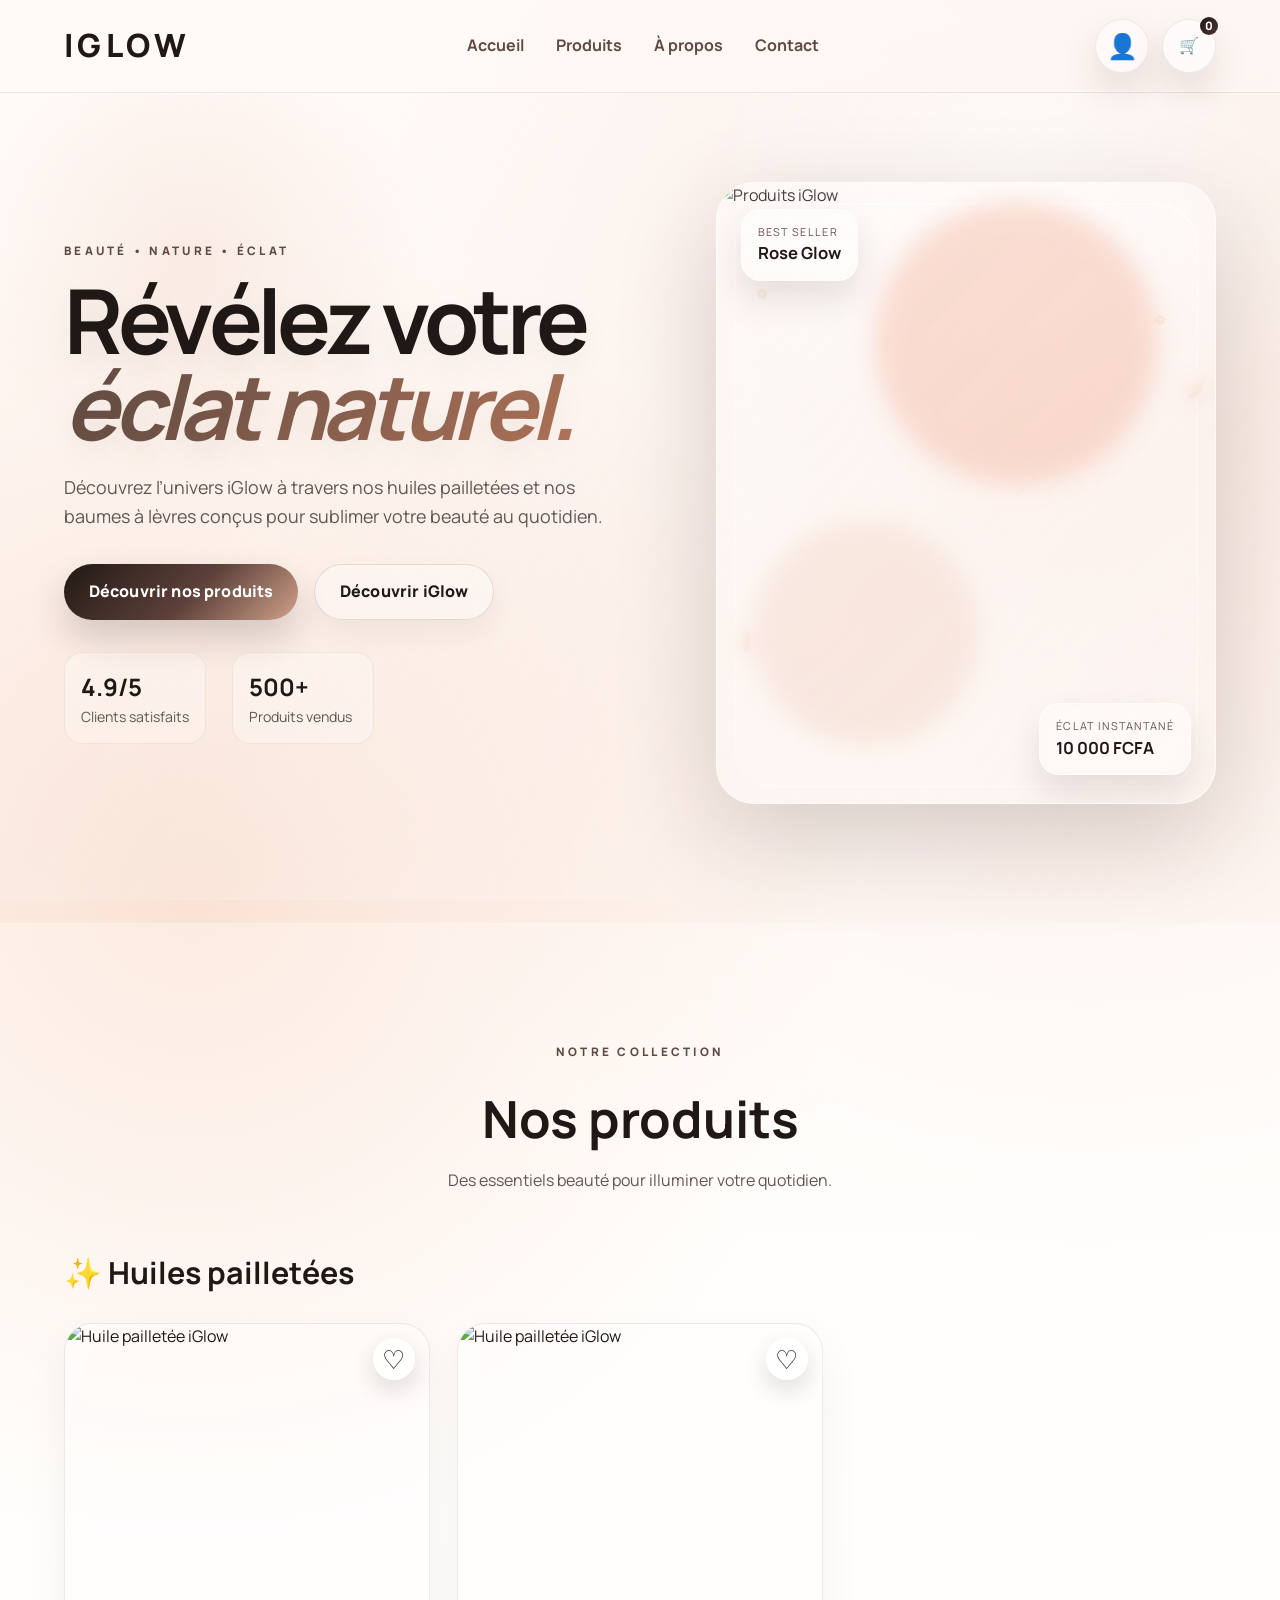
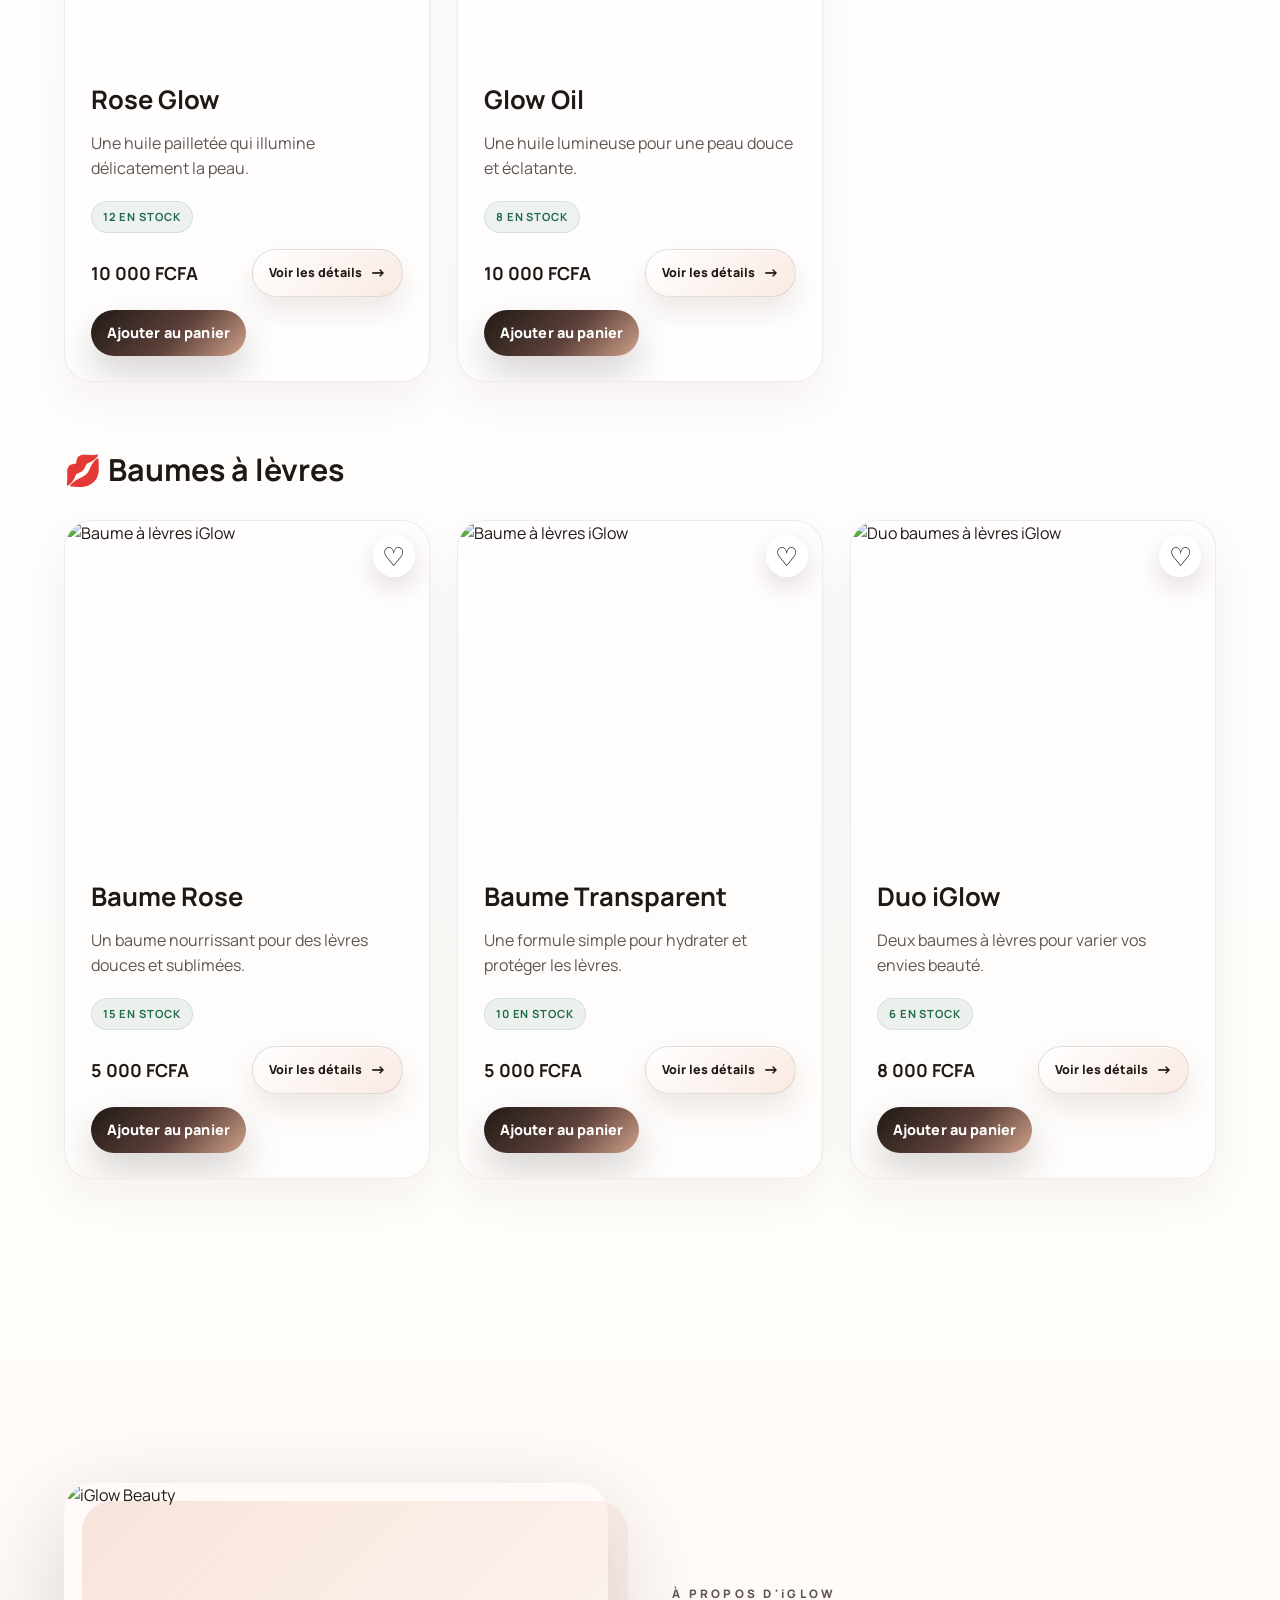
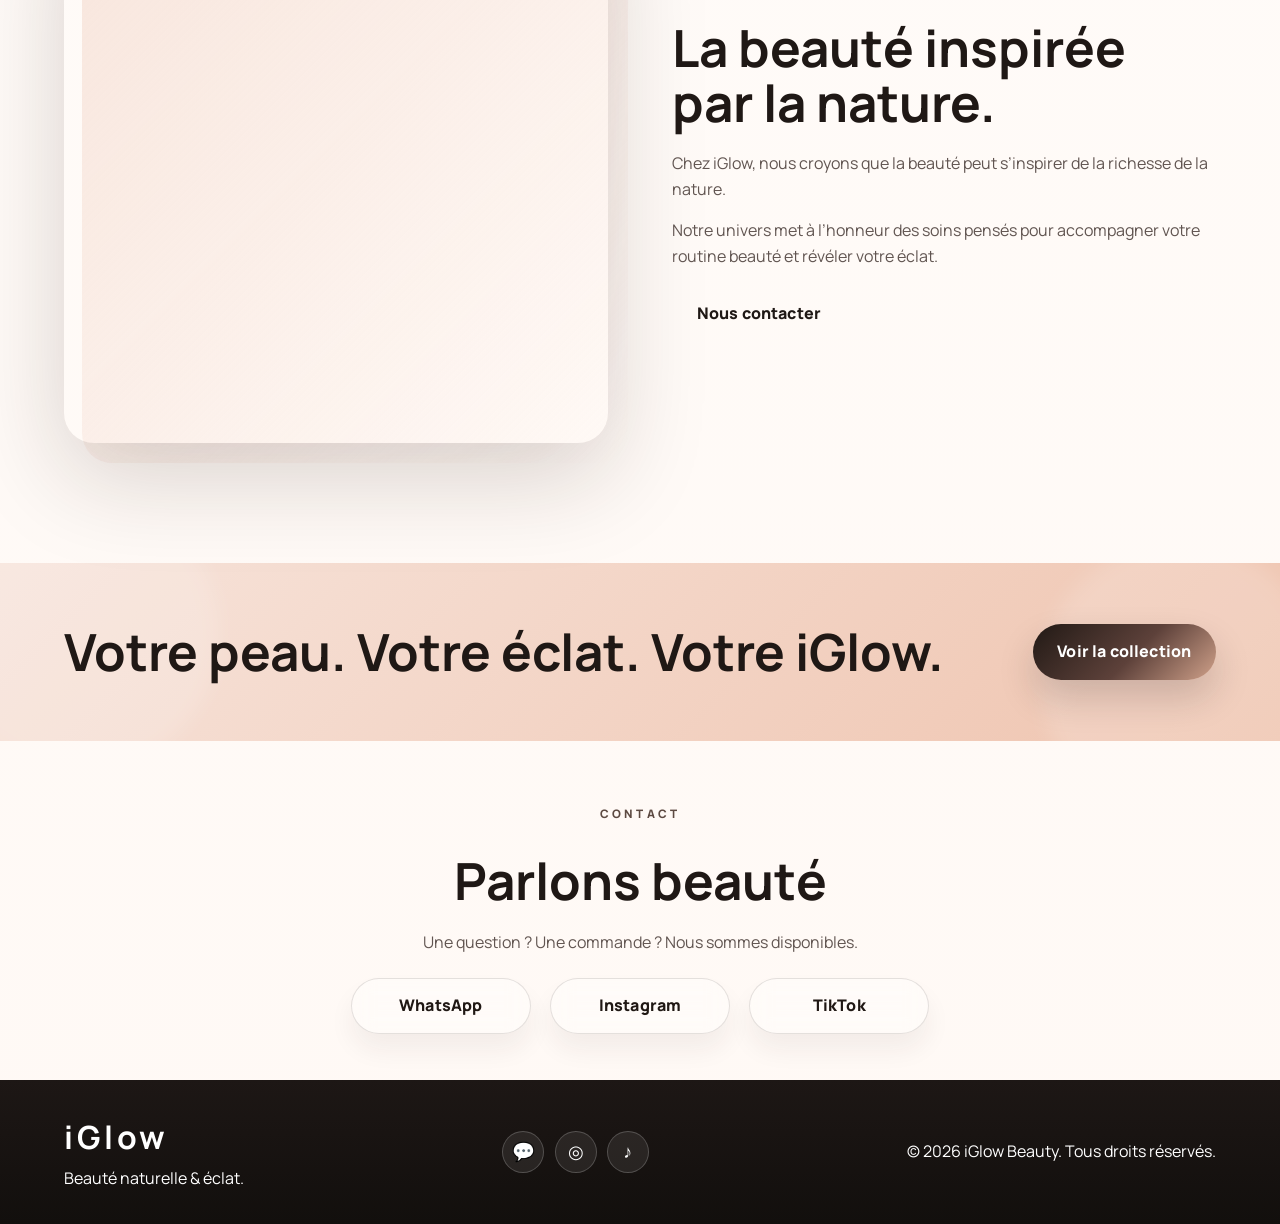
==== site/index.html @ 0910fd7d "Publish iGlow Beauty storefront" ====
<!DOCTYPE html>
<html lang="fr">
<head>
    <meta charset="UTF-8">
    <meta name="viewport" content="width=device-width, initial-scale=1.0">
    <title>iGlow Beauty | Votre éclat naturel</title>
    <meta name="description" content="Découvrez les huiles pailletées et baumes à lèvres iGlow.">
    <link rel="preconnect" href="https://fonts.googleapis.com">
    <link rel="preconnect" href="https://fonts.gstatic.com" crossorigin>
    <link href="https://fonts.googleapis.com/css2?family=Manrope:wght@400;500;600;700;800&display=swap" rel="stylesheet">
    <style>
:root{--bg:#fffaf7;--bg-strong:#f7eee9;--panel:rgba(255,255,255,.42);--panel-strong:rgba(255,255,255,.7);--primary:#201814;--primary-soft:#5d4a42;--accent:#f3d7ca;--accent-strong:#f0b08d;--text:#1f1815;--muted:#615551;--line:rgba(32,24,20,.12);--shadow-soft:0 30px 80px rgba(37,24,21,.12);--shadow-strong:0 32px 100px rgba(39,20,17,.18);--glass:rgba(255,255,255,.18);--glow:rgba(241,170,146,.45)}
*{margin:0;padding:0;box-sizing:border-box}
html{scroll-behavior:smooth}
body{font-family:"Manrope",sans-serif;color:var(--text);background:radial-gradient(circle at 15% 20%,rgba(240,176,141,.35),transparent 18%),radial-gradient(circle at 85% 10%,rgba(248,223,212,.65),transparent 20%),linear-gradient(180deg,#fffaf7 0%,#fffdfb 34%,#fff9f5 100%);line-height:1.6;overflow-x:hidden}
body.modal-open{overflow:hidden}
body::before{content:"";position:fixed;inset:0;background:linear-gradient(120deg,transparent 0%,rgba(255,255,255,.18) 45%,transparent 100%);pointer-events:none;z-index:0}
img{width:100%;display:block;object-fit:cover}
a{text-decoration:none;color:inherit}
button{font:inherit;border:none;background:none;cursor:pointer}
.container{width:min(1200px,90%);margin:0 auto;position:relative;z-index:1}
@keyframes floatY{0%,100%{transform:translateY(0)}50%{transform:translateY(-14px)}}
@keyframes drift{0%,100%{transform:translate3d(0,0,0) scale(1)}50%{transform:translate3d(15px,-18px,0) scale(1.08)}}
@keyframes pulseGlow{0%,100%{transform:scale(1);opacity:.72}50%{transform:scale(1.18);opacity:1}}
@keyframes shine{0%{transform:translateX(-120%) skewX(-20deg)}100%{transform:translateX(280%) skewX(-20deg)}}
@keyframes fadeUp{0%{opacity:0;transform:translateY(30px)}100%{opacity:1;transform:translateY(0)}}
@keyframes softBob{0%,100%{transform:translateY(0)}50%{transform:translateY(-6px)}}
@keyframes sparkleDrift{0%,100%{transform:translate3d(0,0,0) rotate(0deg)}50%{transform:translate3d(8px,-12px,0) rotate(6deg)}}
@keyframes premiumFloat{0%,100%{transform:translateY(0) scale(1);box-shadow:0 14px 28px rgba(72,36,28,.12)}50%{transform:translateY(-6px) scale(1.02);box-shadow:0 24px 42px rgba(72,36,28,.18)}}
@keyframes shimmerSweep{0%{transform:translateX(-120%) skewX(-18deg)}100%{transform:translateX(220%) skewX(-18deg)}}
@keyframes floatParticle{0%,100%{transform:translate3d(0,0,0) scale(1);opacity:.55}50%{transform:translate3d(10px,-18px,0) scale(1.14);opacity:1}}
@keyframes shimmerCore{0%,100%{opacity:.4;transform:scale(1)}50%{opacity:1;transform:scale(1.08)}}
@keyframes petalFloat{0%,100%{transform:translate3d(0,0,0) rotate(-8deg) scale(1);opacity:.5}50%{transform:translate3d(12px,-24px,0) rotate(14deg) scale(1.08);opacity:.9}}
@keyframes glowBreath{0%,100%{box-shadow:0 0 0 0 rgba(240,176,141,.08),inset 0 0 35px rgba(255,255,255,.12)}50%{box-shadow:0 0 0 14px rgba(240,176,141,.04),inset 0 0 55px rgba(255,255,255,.28)}}
.reveal{opacity:0;transform:translateY(30px);transition:opacity .9s ease,transform .9s ease}.reveal.visible{opacity:1;transform:translateY(0)}
.header{position:sticky;top:0;z-index:2000;background:rgba(255,250,247,.5);backdrop-filter:blur(18px);-webkit-backdrop-filter:blur(18px);border-bottom:1px solid rgba(32,24,20,.08)}
.nav{display:flex;align-items:center;justify-content:space-between;min-height:92px}.logo{font-size:2rem;font-weight:800;letter-spacing:.14em;text-transform:uppercase;position:relative;z-index:1;animation:softBob 4.5s ease-in-out infinite}
.nav-menu{display:flex;align-items:center;gap:2rem;font-weight:700;color:var(--primary-soft)}.nav-menu a{position:relative;transition:color .3s ease}.nav-menu a::after{content:"";position:absolute;left:0;bottom:-9px;width:100%;height:2px;background:linear-gradient(90deg,var(--primary),var(--accent-strong));transform:scaleX(0);transform-origin:center;transition:transform .3s ease}.nav-menu a:hover{color:var(--primary)}.nav-menu a:hover::after{transform:scaleX(1)}
.nav-actions{display:flex;align-items:center;gap:.8rem}.account-button{position:relative;width:54px;height:54px;display:grid;place-items:center;border-radius:50%;background:rgba(255,255,255,.5);border:1px solid rgba(32,24,20,.08);box-shadow:0 18px 36px rgba(53,39,34,.12);color:var(--primary);font-size:1.55rem;transition:transform .35s ease,box-shadow .35s ease,background .35s ease}.account-button:hover{transform:translateY(-2px) scale(1.04);background:rgba(255,255,255,.86);box-shadow:0 20px 40px rgba(53,39,34,.16)}
.cart-button,.burger{position:relative;width:54px;height:54px;display:grid;place-items:center;border-radius:50%;background:rgba(255,255,255,.5);border:1px solid rgba(32,24,20,.08);box-shadow:0 18px 36px rgba(53,39,34,.12);backdrop-filter:blur(12px);-webkit-backdrop-filter:blur(12px);transition:transform .35s ease,box-shadow .35s ease}.cart-button:hover,.burger:hover{transform:translateY(-2px) scale(1.02);box-shadow:0 20px 40px rgba(53,39,34,.16)}
.cart-count{position:absolute;right:-3px;top:-3px;min-width:18px;height:18px;padding:0 4px;display:grid;place-items:center;background:linear-gradient(135deg,var(--primary),#4b3531);color:#fff;border-radius:999px;font-size:.72rem;font-weight:800}.burger{display:none;border-radius:50%;padding:0;align-content:center;justify-items:center;gap:4px;overflow:hidden}.burger span{display:block;width:20px;height:2px;background:var(--primary);border-radius:999px;margin:0;transition:transform .3s ease,opacity .3s ease}.burger.open span:nth-child(1){transform:translateY(6px) rotate(45deg)}.burger.open span:nth-child(2){opacity:0}.burger.open span:nth-child(3){transform:translateY(-6px) rotate(-45deg)}
.hero{padding:80px 0 110px;position:relative}.hero::before{content:"";position:absolute;inset:0;background:radial-gradient(circle at 15% 20%,rgba(243,215,202,.4),transparent 18%),radial-gradient(circle at 80% 10%,rgba(255,255,255,.65),transparent 26%);pointer-events:none}.hero-content{display:grid;grid-template-columns:1.08fr .92fr;gap:64px;align-items:center}.hero-text{position:relative;z-index:1}.small-title,.section-title>p{font-size:.73rem;font-weight:800;letter-spacing:.28em;margin-bottom:1rem;color:var(--primary-soft)}.hero h1{font-size:clamp(3.1rem,7vw,6rem);line-height:.96;letter-spacing:-.06em;margin-bottom:1.5rem;text-shadow:0 12px 30px rgba(41,25,22,.06)}.hero h1 span{display:inline-block;font-style:italic;color:var(--primary-soft);background:linear-gradient(135deg,var(--primary-soft),#b1755a);-webkit-background-clip:text;background-clip:text;color:transparent}.hero-copy{max-width:580px;font-size:1.12rem;color:var(--muted)}
.hero-buttons{display:flex;gap:1rem;flex-wrap:wrap;margin-top:2.1rem}.button,.order-button,.contact-button{display:inline-flex;align-items:center;justify-content:center;min-height:56px;padding:.9rem 1.55rem;border-radius:999px;font-weight:800;letter-spacing:.01em;position:relative;overflow:hidden;transition:transform .3s ease,box-shadow .35s ease,filter .35s ease}.button::before,.order-button::before,.contact-button::before{content:"";position:absolute;inset:0;background:linear-gradient(120deg,transparent 0%,rgba(255,255,255,.45) 40%,transparent 100%);transform:translateX(-130%) skewX(-18deg);transition:transform .8s ease}.button:hover::before,.order-button:hover::before,.contact-button:hover::before{transform:translateX(130%) skewX(-18deg)}.button:hover,.order-button:hover,.contact-button:hover{transform:translateY(-3px);filter:brightness(1.03)}.primary-btn,.order-button{background:linear-gradient(135deg,#211915 0%,#5d413a 55%,#d0a18a 100%);color:#fff;box-shadow:0 18px 36px rgba(31,24,21,.18)}.button-outline,.contact-button{border:1px solid rgba(32,24,20,.12);background:rgba(255,255,255,.32);backdrop-filter:blur(10px);-webkit-backdrop-filter:blur(10px);color:var(--primary);box-shadow:0 12px 28px rgba(61,41,33,.06)}
.mini-stats{display:flex;gap:1.6rem;flex-wrap:wrap;margin-top:2rem}.mini-stats div{display:flex;flex-direction:column;min-width:142px;padding:.9rem 1rem;border-radius:18px;background:rgba(255,255,255,.28);border:1px solid rgba(32,24,20,.06);backdrop-filter:blur(10px);-webkit-backdrop-filter:blur(10px)}.mini-stats strong{font-size:1.5rem}.mini-stats span{color:var(--muted);font-size:.88rem}
.hero-visual{position:relative;min-height:640px;display:grid;place-items:center}.hero-visual::before{content:"";position:absolute;inset:30px 18px 26px 18px;border-radius:42px;border:1px solid rgba(255,255,255,.45);background:rgba(255,255,255,.08);box-shadow:inset 0 1px 0 rgba(255,255,255,.6);pointer-events:none;animation:glowBreath 6s ease-in-out infinite}.glow-orb{position:absolute;border-radius:50%;filter:blur(10px);animation:pulseGlow 5s ease-in-out infinite}.orb-one{width:280px;height:280px;background:rgba(241,170,146,.38);top:30px;right:60px}.orb-two{width:220px;height:220px;background:rgba(244,215,202,.6);bottom:70px;left:40px;animation-delay:.8s}.sparkle{position:absolute;width:12px;height:12px;border-radius:50%;background:radial-gradient(circle,#fff,#f7d8c4 30%,rgba(255,255,255,0) 72%);box-shadow:0 0 18px rgba(255,255,255,.9),0 0 32px rgba(243,215,202,.7);animation:floatParticle 6s ease-in-out infinite}.sparkle:nth-child(1){top:18%;left:8%;animation-delay:.2s}.sparkle:nth-child(2){right:10%;top:22%;animation-delay:1.4s}.sparkle:nth-child(3){bottom:18%;left:18%;animation-delay:2.2s}.sparkle:nth-child(4){bottom:12%;right:15%;animation-delay:3s}.petal{position:absolute;width:18px;height:28px;border-radius:100% 0 100% 0;background:linear-gradient(145deg,rgba(255,255,255,.75),rgba(240,176,141,.5));filter:blur(.2px);box-shadow:0 8px 18px rgba(190,111,87,.12);animation:petalFloat 7s ease-in-out infinite;pointer-events:none}.petal-one{top:31%;right:2%;animation-delay:1.2s}.petal-two{bottom:25%;left:4%;transform:rotate(-35deg) scale(.8);animation-delay:3.4s}.hero-text,.hero-visual,.category,.about-image,.about-text{animation:fadeUp .9s ease both}.hero-visual{animation-delay:.15s}.orb-one{animation:pulseGlow 5s ease-in-out infinite,sparkleDrift 7s ease-in-out infinite}.orb-two{animation:pulseGlow 5s ease-in-out infinite .8s,sparkleDrift 8s ease-in-out infinite .4s}
.product-showcase{position:relative;width:min(100%,520px);min-height:620px;border-radius:38px;overflow:hidden;background:rgba(255,255,255,.25);border:1px solid rgba(255,255,255,.5);box-shadow:var(--shadow-strong);backdrop-filter:blur(12px);-webkit-backdrop-filter:blur(12px);animation:floatY 6.5s ease-in-out infinite}.product-showcase::before{content:"";position:absolute;inset:0;background:linear-gradient(135deg,rgba(255,255,255,.18),rgba(255,255,255,0));z-index:1}.product-showcase img{height:620px;object-fit:cover}.floating-card{position:absolute;z-index:2;background:rgba(255,255,255,.22);border:1px solid rgba(255,255,255,.45);backdrop-filter:blur(14px);-webkit-backdrop-filter:blur(14px);border-radius:20px;padding:.8rem 1rem;box-shadow:0 18px 34px rgba(55,36,31,.12)}.card-top{top:26px;left:24px}.card-bottom{right:24px;bottom:28px}.floating-card span{display:block;font-size:.68rem;letter-spacing:.12em;text-transform:uppercase;color:var(--muted)}.floating-card strong{font-size:1.04rem}
.products-section{padding:120px 0;background:rgba(255,255,255,.3)}.section-title{text-align:center;margin-bottom:3.5rem}.section-title h2{font-size:clamp(2.3rem,4vw,3.7rem);margin-bottom:.5rem}.section-title span{color:var(--muted)}.category{margin-bottom:4rem}.category h3{font-size:1.9rem;margin-bottom:1.6rem}.products-grid{display:grid;grid-template-columns:repeat(3,minmax(0,1fr));gap:1.7rem}.product{position:relative;background:rgba(255,255,255,.28);border-radius:28px;overflow:hidden;border:1px solid rgba(32,24,20,.08);box-shadow:0 18px 44px rgba(42,24,18,.05);backdrop-filter:blur(12px);-webkit-backdrop-filter:blur(12px);transition:transform .35s ease,box-shadow .35s ease,border-color .35s ease;animation:premiumFloat 7s ease-in-out infinite}.product::before{content:"";position:absolute;inset:0;background:linear-gradient(120deg,transparent 0%,rgba(255,255,255,.38) 38%,transparent 100%);transform:translateX(-120%) skewX(-18deg);transition:transform .9s ease}.product:hover{transform:translateY(-10px) scale(1.01);box-shadow:0 26px 56px rgba(42,24,18,.1);border-color:rgba(32,24,20,.12)}.product:hover::before{transform:translateX(160%) skewX(-18deg)}.product-image{position:relative;height:330px;overflow:hidden}.product-image img{height:100%;transition:transform .6s ease}.product:hover .product-image img{transform:scale(1.08)}.product-info{padding:1.6rem}.product-info h4{font-size:1.6rem;margin-bottom:.6rem}.product-info p{color:var(--muted);margin-bottom:1.2rem}.favorite-button{position:absolute;top:14px;right:14px;width:42px;height:42px;display:grid;place-items:center;border-radius:50%;background:rgba(255,255,255,.78);color:var(--primary);font-size:1.65rem;line-height:1;box-shadow:0 10px 24px rgba(42,24,18,.14);backdrop-filter:blur(10px);-webkit-backdrop-filter:blur(10px);transition:transform .25s ease,background .25s ease,color .25s ease;z-index:2}.favorite-button:hover,.favorite-button.is-favorite{transform:scale(1.08);background:var(--primary);color:#fff}
.product-meta{margin-bottom:1rem;display:flex;align-items:center}.stock-badge{display:inline-flex;align-items:center;gap:.4rem;padding:.38rem .7rem;border-radius:999px;font-size:.7rem;font-weight:700;letter-spacing:.08em;text-transform:uppercase;color:#236a4d;background:rgba(35,106,77,.08);border:1px solid rgba(35,106,77,.12)}.stock-badge.out-stock{color:#8d4736;background:rgba(141,71,54,.08);border-color:rgba(141,71,54,.12)}.product-bottom{display:flex;align-items:center;justify-content:space-between;flex-wrap:wrap;gap:.8rem}.product-bottom strong{font-size:1.12rem}.order-button{min-height:42px;padding:.7rem 1rem;font-size:.9rem}.details-button{position:relative;display:inline-flex;align-items:center;gap:.5rem;min-height:42px;padding:.65rem 1rem;border:1px solid rgba(32,24,20,.12);border-radius:999px;color:var(--primary);background:linear-gradient(135deg,rgba(255,255,255,.92),rgba(249,231,223,.9));box-shadow:0 14px 28px rgba(64,38,31,.10),inset 0 1px 0 rgba(255,255,255,.8);font-size:.78rem;font-weight:800;transition:all .35s ease;overflow:hidden;animation:premiumFloat 4.2s ease-in-out infinite}.details-button::before{content:"";position:absolute;inset:-1px;border-radius:inherit;background:linear-gradient(135deg,rgba(255,255,255,.8),rgba(240,176,141,.45),rgba(255,255,255,.8));opacity:.7;transform:translateX(-120%) skewX(-18deg);animation:shimmerSweep 3s ease-in-out infinite}.details-button::after{content:"→";position:relative;font-size:1rem;transition:transform .3s ease}.details-button:hover{transform:translateY(-3px) scale(1.02);border-color:rgba(32,24,20,.2);background:linear-gradient(135deg,#201814,#4d322d,#efc1a6);color:#fff;box-shadow:0 18px 34px rgba(38,22,18,.18)}.details-button:hover::after{transform:translateX(5px)}.details-button:hover::before{animation-duration:1.4s}
.product-modal[hidden]{display:none}.product-modal{position:fixed;inset:0;z-index:3000;display:grid;place-items:center;padding:1.2rem;background:rgba(29,23,21,.46);backdrop-filter:blur(8px);-webkit-backdrop-filter:blur(8px)}.product-modal-content{position:relative;display:grid;grid-template-columns:minmax(180px,.8fr) 1fr;gap:1.8rem;width:min(680px,100%);padding:1.2rem;border-radius:28px;background:var(--bg);box-shadow:var(--shadow-strong)}.modal-product-image{height:300px;border-radius:20px}.product-modal-content>div{align-self:center;padding:1rem}.modal-product-description{margin:1rem 0 1.4rem;color:var(--muted)}.modal-product-price{font-size:1.25rem}.modal-close{position:absolute;top:.6rem;right:.8rem;z-index:1;width:36px;height:36px;border-radius:50%;background:rgba(255,255,255,.8);color:var(--primary);font-size:1.5rem}
.cart-overlay[hidden],.cart-drawer[hidden],.cart-toast[hidden]{display:none}.cart-overlay{position:fixed;inset:0;z-index:3500;background:rgba(29,23,21,.38);backdrop-filter:blur(5px);-webkit-backdrop-filter:blur(5px)}.cart-drawer{position:fixed;top:0;right:0;bottom:0;z-index:3600;display:flex;flex-direction:column;width:min(470px,100%);background:rgba(255,250,247,.96);box-shadow:-30px 0 80px rgba(39,20,17,.18);transform:translateX(0);animation:drawerIn .38s ease}.cart-drawer-header{display:flex;align-items:flex-start;justify-content:space-between;padding:1.7rem 1.5rem 1.2rem;border-bottom:1px solid var(--line)}.cart-drawer-header p{font-size:.7rem;letter-spacing:.2em;color:var(--primary-soft);font-weight:800}.cart-drawer-header h2{font-size:1.8rem;line-height:1.1}.cart-close{width:38px;height:38px;border-radius:50%;background:rgba(32,24,20,.07);font-size:1.4rem;color:var(--primary)}.cart-items{flex:1;overflow:auto;padding:1.2rem 1.5rem}.cart-empty{text-align:center;padding:4rem 1rem;color:var(--muted)}.cart-empty strong{display:block;color:var(--primary);font-size:1.1rem;margin-bottom:.4rem}.cart-item{display:grid;grid-template-columns:68px 1fr auto;gap:.8rem;align-items:center;padding:1rem 0;border-bottom:1px solid var(--line)}.cart-item-image{width:68px;height:78px;border-radius:14px;object-fit:cover}.cart-item-name{font-weight:800;font-size:.95rem}.cart-item-price{font-size:.82rem;color:var(--muted);margin-top:.2rem}.cart-item-actions{display:flex;align-items:center;gap:.45rem;margin-top:.55rem}.quantity-button{width:26px;height:26px;display:grid;place-items:center;border-radius:50%;background:rgba(32,24,20,.08);color:var(--primary);font-weight:800}.quantity-value{min-width:22px;text-align:center;font-size:.85rem;font-weight:800}.cart-item-total{font-size:.9rem;font-weight:800;text-align:right;white-space:nowrap}.remove-item{display:block;margin-top:.35rem;color:#a15b49;font-size:.72rem;text-decoration:underline}.cart-summary{padding:1.25rem 1.5rem;border-top:1px solid var(--line);background:rgba(255,255,255,.42)}.summary-row{display:flex;justify-content:space-between;gap:1rem;margin-bottom:.35rem;color:var(--muted);font-size:.9rem}.summary-row.total{margin-top:.8rem;padding-top:.8rem;border-top:1px solid var(--line);color:var(--primary);font-size:1.15rem;font-weight:800}.checkout-form{display:grid;gap:.65rem;margin-top:1rem}.checkout-form label{font-size:.73rem;font-weight:800;color:var(--primary-soft)}.checkout-form input,.checkout-form textarea{width:100%;border:1px solid var(--line);border-radius:12px;padding:.75rem .85rem;background:rgba(255,255,255,.7);color:var(--primary);outline:none}.checkout-form textarea{min-height:68px;resize:vertical}.checkout-form input:focus,.checkout-form textarea:focus{border-color:var(--accent-strong);box-shadow:0 0 0 3px rgba(240,176,141,.18)}.checkout-submit{width:100%;margin-top:.35rem}.cart-toast{position:fixed;right:1.4rem;bottom:1.4rem;z-index:4000;display:flex;align-items:center;gap:.7rem;max-width:min(360px,calc(100% - 2rem));padding:1rem 1.1rem;border-radius:16px;background:#211915;color:#fff;box-shadow:0 20px 45px rgba(39,20,17,.25);animation:toastIn .35s ease}.toast-icon{width:25px;height:25px;display:grid;place-items:center;border-radius:50%;background:#d9a083;color:#211915;font-weight:800}@keyframes drawerIn{from{transform:translateX(100%)}to{transform:translateX(0)}}@keyframes toastIn{from{opacity:0;transform:translateY(15px)}to{opacity:1;transform:translateY(0)}}
.about{padding:120px 0}.about-content{display:grid;grid-template-columns:1fr 1fr;gap:4rem;align-items:center}.about-image{position:relative}.about-image img{height:560px;border-radius:30px;box-shadow:var(--shadow-strong)}.about-image::after{content:"";position:absolute;inset:18px -20px -20px 18px;background:linear-gradient(135deg,rgba(243,215,202,.6),rgba(255,255,255,0));border-radius:30px;z-index:-1}.about-text h2{font-size:clamp(2.3rem,4vw,3.5rem);line-height:1.08;margin-bottom:1.3rem}.about-text p{color:var(--muted);margin-bottom:1rem}
.banner{padding:3rem 0;background:linear-gradient(135deg,#f7e4db 0%,#efc4af 100%);position:relative;overflow:hidden}.banner::before,.banner::after{content:"";position:absolute;width:280px;height:280px;border-radius:50%;background:rgba(255,255,255,.16);filter:blur(10px)}.banner::before{left:-60px;top:-70px}.banner::after{right:-40px;bottom:-80px}.banner-content{display:flex;justify-content:space-between;align-items:center;gap:1.5rem;flex-wrap:wrap;position:relative;z-index:1}.banner h2{font-size:clamp(2rem,4vw,3.3rem)}
.contact{padding:64px 0 46px}.contact .section-title{margin-bottom:1.4rem}.contact-buttons{display:flex;justify-content:center;gap:1.2rem;flex-wrap:wrap}.contact-button{min-width:180px;background:rgba(255,255,255,.36);border:1px solid rgba(32,24,20,.12);box-shadow:0 16px 26px rgba(52,37,32,.06);color:var(--primary)}
footer{background:linear-gradient(180deg,#1d1715 0%,#120f0d 100%);color:#fff;padding:2rem 0}.footer-content{display:flex;justify-content:space-between;align-items:center;gap:1rem;flex-wrap:wrap}.footer-content h3{font-size:2rem;letter-spacing:.12em;margin-bottom:.2rem}.footer-socials{display:flex;align-items:center;gap:.65rem}.footer-social{width:42px;height:42px;display:grid;place-items:center;border:1px solid rgba(255,255,255,.2);border-radius:50%;color:#fff;background:rgba(255,255,255,.08);font-size:1.15rem;transition:transform .25s ease,background .25s ease}.footer-social:hover{transform:translateY(-3px);background:rgba(255,255,255,.2)}
@media (max-width:820px){.nav-menu{position:absolute;top:calc(100% + 10px);left:4%;right:4%;z-index:10;display:flex;flex-direction:column;align-items:flex-start;gap:.25rem;padding:.8rem;background:rgba(255,250,247,.98);border:1px solid rgba(32,24,20,.14);border-radius:18px;box-shadow:0 18px 34px rgba(31,24,21,.18);backdrop-filter:blur(14px);-webkit-backdrop-filter:blur(14px);opacity:0;pointer-events:none;transform:translateY(-12px);transition:all .3s ease}.nav-menu a{width:100%;padding:.7rem .8rem;color:var(--primary);font-size:1rem;border-radius:12px}.nav-menu a:hover{background:rgba(243,215,202,.55)}.nav-menu a::after{display:none}.nav-menu.open{opacity:1;pointer-events:auto;transform:translateY(0)}.burger{display:grid;place-items:center}.account-button,.cart-button,.burger{width:46px;height:46px}.nav-actions{gap:.45rem}.hero{padding-top:42px;padding-bottom:34px}.hero-content,.about-content{grid-template-columns:1fr}.hero-visual{min-height:500px}.product-showcase{max-width:420px;min-height:440px}.product-showcase img{height:440px}.products-section{padding-top:58px}.products-grid{grid-template-columns:1fr}.product-modal-content{grid-template-columns:1fr;max-height:92vh;overflow-y:auto}.modal-product-image{height:220px}.product-modal-content>div{padding:.4rem}.banner{padding:2.25rem 0}.banner-content,.footer-content{flex-direction:column;text-align:center}.contact{padding:42px 0 30px}.contact .section-title h2{font-size:2rem}.contact .section-title span{font-size:.9rem}.contact-buttons{display:none}.cart-drawer{width:100%}.cart-drawer-header{padding-top:1.2rem}.cart-items{padding-left:1.1rem;padding-right:1.1rem}.cart-summary{padding-left:1.1rem;padding-right:1.1rem}}
    </style>
</head>
<body>
    <header class="header">
        <div class="container nav">
            <a href="#accueil" class="logo" aria-label="Accueil iGlow">iGlow</a>

            <nav class="nav-menu" aria-label="Menu principal">
                <a href="#accueil">Accueil</a>
                <a href="#produits">Produits</a>
                <a href="#apropos">À propos</a>
                <a href="#contact">Contact</a>
            </nav>

            <div class="nav-actions">
                <button class="account-button" type="button" aria-label="Ouvrir mon compte">👤</button>
                <button class="cart-button" type="button" aria-label="Panier">
                    <span>🛒</span>
                    <span class="cart-count">0</span>
                </button>

                <button class="burger" type="button" aria-label="Ouvrir le menu" aria-expanded="false">
                    <span></span>
                    <span></span>
                    <span></span>
                </button>
            </div>
        </div>
    </header>

    <main>
        <section id="accueil" class="hero">
            <div class="container hero-content">
                <div class="hero-text reveal">
                    <p class="small-title">BEAUTÉ • NATURE • ÉCLAT</p>
                    <h1>Révélez votre <span>éclat naturel.</span></h1>
                    <p class="hero-copy">
                        Découvrez l’univers iGlow à travers nos huiles pailletées et nos baumes à lèvres conçus pour sublimer votre beauté au quotidien.
                    </p>

                    <div class="hero-buttons">
                        <a href="#produits" class="button primary-btn">Découvrir nos produits</a>
                        <a href="#apropos" class="button button-outline">Découvrir iGlow</a>
                    </div>

                    <div class="mini-stats">
                        <div>
                            <strong>4.9/5</strong>
                            <span>Clients satisfaits</span>
                        </div>
                        <div>
                            <strong>500+</strong>
                            <span>Produits vendus</span>
                        </div>
                    </div>
                </div>

                <div class="hero-visual reveal">
                    <span class="sparkle"></span>
                    <span class="sparkle"></span>
                    <span class="sparkle"></span>
                    <span class="sparkle"></span>
                    <span class="petal petal-one"></span>
                    <span class="petal petal-two"></span>
                    <div class="glow-orb orb-one"></div>
                    <div class="glow-orb orb-two"></div>

                    <div class="product-showcase">
                        <img src="https://images.unsplash.com/photo-1522335789203-aabd1fc54bc9?auto=format&fit=crop&w=900&q=80" alt="Produits iGlow">
                        <div class="floating-card card-top">
                            <span>Best seller</span>
                            <strong>Rose Glow</strong>
                        </div>
                        <div class="floating-card card-bottom">
                            <span>Éclat instantané</span>
                            <strong>10 000 FCFA</strong>
                        </div>
                    </div>
                </div>
            </div>
        </section>

        <section id="produits" class="products-section">
            <div class="container">
                <div class="section-title reveal">
                    <p>NOTRE COLLECTION</p>
                    <h2>Nos produits</h2>
                    <span>Des essentiels beauté pour illuminer votre quotidien.</span>
                </div>

                <div class="category reveal">
                    <h3>✨ Huiles pailletées</h3>
                    <div class="products-grid">
                        <article class="product" data-stock="12">
                            <div class="product-image">
                                <img src="https://images.unsplash.com/photo-1522335789203-aabd1fc54bc9?auto=format&fit=crop&w=900&q=80" alt="Huile pailletée iGlow">
                                <button class="favorite-button" type="button" aria-label="Ajouter Rose Glow aux favoris" aria-pressed="false">♡</button>
                            </div>
                            <div class="product-info">
                                <h4>Rose Glow</h4>
                                <p>Une huile pailletée qui illumine délicatement la peau.</p>
                                <div class="product-meta">
                                    <span class="stock-badge" aria-label="Stock disponible"></span>
                                </div>
                                <div class="product-bottom">
                                    <strong>10 000 FCFA</strong>
                                    <button class="details-button" type="button">Voir les détails</button>
                                    <button class="order-button add-cart-button" type="button">Ajouter au panier</button>
                                </div>
                            </div>
                        </article>

                        <article class="product" data-stock="8">
                            <div class="product-image">
                                <img src="https://images.unsplash.com/photo-1556228578-8c89e6adf883?auto=format&fit=crop&w=900&q=80" alt="Huile pailletée iGlow">
                                <button class="favorite-button" type="button" aria-label="Ajouter Glow Oil aux favoris" aria-pressed="false">♡</button>
                            </div>
                            <div class="product-info">
                                <h4>Glow Oil</h4>
                                <p>Une huile lumineuse pour une peau douce et éclatante.</p>
                                <div class="product-meta">
                                    <span class="stock-badge" aria-label="Stock disponible"></span>
                                </div>
                                <div class="product-bottom">
                                    <strong>10 000 FCFA</strong>
                                    <button class="details-button" type="button">Voir les détails</button>
                                    <button class="order-button add-cart-button" type="button">Ajouter au panier</button>
                                </div>
                            </div>
                        </article>
                    </div>
                </div>

                <div class="category reveal">
                    <h3>💋 Baumes à lèvres</h3>
                    <div class="products-grid">
                        <article class="product" data-stock="15">
                            <div class="product-image">
                                <img src="https://images.unsplash.com/photo-1571781926291-c477ebfd024b?auto=format&fit=crop&w=900&q=80" alt="Baume à lèvres iGlow">
                                <button class="favorite-button" type="button" aria-label="Ajouter Baume Rose aux favoris" aria-pressed="false">♡</button>
                            </div>
                            <div class="product-info">
                                <h4>Baume Rose</h4>
                                <p>Un baume nourrissant pour des lèvres douces et sublimées.</p>
                                <div class="product-meta">
                                    <span class="stock-badge" aria-label="Stock disponible"></span>
                                </div>
                                <div class="product-bottom">
                                    <strong>5 000 FCFA</strong>
                                    <button class="details-button" type="button">Voir les détails</button>
                                    <button class="order-button add-cart-button" type="button">Ajouter au panier</button>
                                </div>
                            </div>
                        </article>

                        <article class="product" data-stock="10">
                            <div class="product-image">
                                <img src="https://images.unsplash.com/photo-1524504388940-b1c1722653e1?auto=format&fit=crop&w=900&q=80" alt="Baume à lèvres iGlow">
                                <button class="favorite-button" type="button" aria-label="Ajouter Baume Transparent aux favoris" aria-pressed="false">♡</button>
                            </div>
                            <div class="product-info">
                                <h4>Baume Transparent</h4>
                                <p>Une formule simple pour hydrater et protéger les lèvres.</p>
                                <div class="product-meta">
                                    <span class="stock-badge" aria-label="Stock disponible"></span>
                                </div>
                                <div class="product-bottom">
                                    <strong>5 000 FCFA</strong>
                                    <button class="details-button" type="button">Voir les détails</button>
                                    <button class="order-button add-cart-button" type="button">Ajouter au panier</button>
                                </div>
                            </div>
                        </article>

                        <article class="product" data-stock="6">
                            <div class="product-image">
                                <img src="https://images.unsplash.com/photo-1596462502278-27bfdc403348?auto=format&fit=crop&w=900&q=80" alt="Duo baumes à lèvres iGlow">
                                <button class="favorite-button" type="button" aria-label="Ajouter Duo iGlow aux favoris" aria-pressed="false">♡</button>
                            </div>
                            <div class="product-info">
                                <h4>Duo iGlow</h4>
                                <p>Deux baumes à lèvres pour varier vos envies beauté.</p>
                                <div class="product-meta">
                                    <span class="stock-badge" aria-label="Stock disponible"></span>
                                </div>
                                <div class="product-bottom">
                                    <strong>8 000 FCFA</strong>
                                    <button class="details-button" type="button">Voir les détails</button>
                                    <button class="order-button add-cart-button" type="button">Ajouter au panier</button>
                                </div>
                            </div>
                        </article>
                    </div>
                </div>
            </div>
        </section>

        <section id="apropos" class="about">
            <div class="container about-content">
                <div class="about-image reveal">
                    <img src="https://images.unsplash.com/photo-1522335789203-aabd1fc54bc9?auto=format&fit=crop&w=900&q=80" alt="iGlow Beauty">
                </div>

                <div class="about-text reveal">
                    <p class="small-title">À PROPOS D'iGLOW</p>
                    <h2>La beauté inspirée par la nature.</h2>
                    <p>
                        Chez iGlow, nous croyons que la beauté peut s’inspirer de la richesse de la nature.
                    </p>
                    <p>
                        Notre univers met à l’honneur des soins pensés pour accompagner votre routine beauté et révéler votre éclat.
                    </p>
                    <a href="#contact" class="button">Nous contacter</a>
                </div>
            </div>
        </section>

        <section class="banner reveal">
            <div class="container banner-content">
                <h2>Votre peau. Votre éclat. Votre iGlow.</h2>
                <a href="#produits" class="button primary-btn">Voir la collection</a>
            </div>
        </section>

        <section id="contact" class="contact">
            <div class="container">
                <div class="section-title reveal">
                    <p>CONTACT</p>
                    <h2>Parlons beauté</h2>
                    <span>Une question ? Une commande ? Nous sommes disponibles.</span>
                </div>

                <div class="contact-buttons reveal">
                    <a href="https://wa.me/221785914007" class="contact-button">WhatsApp</a>
                    <a href="https://www.instagram.com/" class="contact-button">Instagram</a>
                    <a href="https://www.tiktok.com/" class="contact-button">TikTok</a>
                </div>
            </div>
        </section>
    </main>

    <div class="product-modal" role="dialog" aria-modal="true" aria-labelledby="modal-product-name" hidden>
        <div class="product-modal-content">
                <button class="modal-close" type="button" aria-label="Fermer" title="Fermer la fenêtre">×</button>
            <img class="modal-product-image" src="" alt="">
            <div>
                <p class="small-title">DÉTAILS DU PRODUIT</p>
                <h2 id="modal-product-name"></h2>
                <p class="modal-product-description"></p>
                <strong class="modal-product-price"></strong>
            </div>
        </div>
    </div>

    <div class="cart-overlay" hidden></div>
    <aside class="cart-drawer" role="dialog" aria-modal="true" aria-labelledby="cart-title" hidden>
        <div class="cart-drawer-header">
            <div>
                <p>VOTRE SÉLECTION</p>
                <h2 id="cart-title">Mon panier</h2>
            </div>
            <button class="cart-close" type="button" aria-label="Fermer le panier">×</button>
        </div>
        <div class="cart-items"></div>
        <div class="cart-summary">
            <div class="summary-row"><span>Sous-total</span><strong class="cart-subtotal">0 FCFA</strong></div>
            <div class="summary-row"><span>Livraison</span><span>À confirmer</span></div>
            <div class="summary-row total"><span>Total produits</span><strong class="cart-total">0 FCFA</strong></div>
            <form class="checkout-form">
                <label for="customer-name">Nom complet</label>
                <input id="customer-name" name="name" type="text" placeholder="Votre nom" required>
                <label for="customer-phone">Téléphone</label>
                <input id="customer-phone" name="phone" type="tel" placeholder="Votre numéro WhatsApp" required>
                <label for="customer-address">Adresse de livraison</label>
                <textarea id="customer-address" name="address" placeholder="Ville, quartier, adresse" required></textarea>
                <button class="order-button checkout-submit" type="submit">Valider ma commande</button>
            </form>
        </div>
    </aside>
    <div class="cart-toast" role="status" aria-live="polite" hidden><span class="toast-icon">✓</span><span class="toast-message"></span></div>

    <footer>
        <div class="container footer-content">
            <div>
                <h3>iGlow</h3>
                <p>Beauté naturelle &amp; éclat.</p>
            </div>
            <div class="footer-socials" aria-label="Réseaux sociaux">
                <a href="https://wa.me/221785914007" class="footer-social" aria-label="WhatsApp">💬</a>
                <a href="https://www.instagram.com/" class="footer-social" aria-label="Instagram">◎</a>
                <a href="https://www.tiktok.com/" class="footer-social" aria-label="TikTok">♪</a>
            </div>
            <div>
                <p>© 2026 iGlow Beauty. Tous droits réservés.</p>
            </div>
        </div>
    </footer>

    <script>
const SUPABASE_URL='https://hjduofhhimdezhywkvlx.supabase.co';
const SUPABASE_ANON_KEY='sb_publishable_tdvCZON4HcFe_7hmy6Nb-g_m6a8WDhe';
const supabaseClient=window.supabase?window.supabase.createClient(SUPABASE_URL,SUPABASE_ANON_KEY):null;
const burger=document.querySelector('.burger'),navMenu=document.querySelector('.nav-menu'),cartButton=document.querySelector('.cart-button'),accountButton=document.querySelector('.account-button'),revealItems=document.querySelectorAll('.reveal'),products=document.querySelectorAll('.product'),showcase=document.querySelector('.product-showcase'),cartCount=document.querySelector('.cart-count'),productModal=document.querySelector('.product-modal'),modalClose=document.querySelector('.modal-close'),cartDrawer=document.querySelector('.cart-drawer'),cartOverlay=document.querySelector('.cart-overlay'),cartClose=document.querySelector('.cart-close'),cartItems=document.querySelector('.cart-items'),cartSubtotal=document.querySelector('.cart-subtotal'),cartTotal=document.querySelector('.cart-total'),checkoutForm=document.querySelector('.checkout-form'),cartToast=document.querySelector('.cart-toast'),toastMessage=document.querySelector('.toast-message'),favoriteStorageKey='iglow-favorites',cartStorageKey='iglow-cart';
function readStoreState(key){try{const value=JSON.parse(localStorage.getItem(key)||'[]');return Array.isArray(value)?value:[]}catch{return []}}
let favorites=readStoreState(favoriteStorageKey),cart=readStoreState(cartStorageKey);
function saveStoreState(){localStorage.setItem(favoriteStorageKey,JSON.stringify(favorites));localStorage.setItem(cartStorageKey,JSON.stringify(cart))}
function updateCartCount(){const totalItems=cart.reduce((total,item)=>total+item.quantity,0);if(cartCount){cartCount.textContent=totalItems;cartCount.setAttribute('aria-label',`${totalItems} article${totalItems>1?'s':''} dans le panier`);cartCount.hidden=totalItems===0}}
function parsePrice(price){return Number(String(price).replace(/[^0-9]/g,''))||0}
function formatPrice(price){return `${price.toLocaleString('fr-FR')} FCFA`}
function cartItemPrice(item){return item.priceValue||parsePrice(item.price)}
function cartItemStock(item){return item.stock||999}
function getProductData(product){return{name:product.querySelector('h4')?.textContent.trim()||'',description:product.querySelector('.product-info p')?.textContent.trim()||'',price:product.querySelector('.product-bottom strong')?.textContent.trim()||'',priceValue:parsePrice(product.querySelector('.product-bottom strong')?.textContent||''),image:product.querySelector('.product-image img')?.src||'',stock:Number(product.dataset.stock||0)}}
function showProductDetails(product){const data=getProductData(product);if(!productModal)return;productModal.querySelector('.modal-product-image').src=data.image;productModal.querySelector('.modal-product-image').alt=data.name;productModal.querySelector('#modal-product-name').textContent=data.name;productModal.querySelector('.modal-product-description').textContent=data.description;productModal.querySelector('.modal-product-price').textContent=data.price;productModal.hidden=false;document.body.classList.add('modal-open')}
function closeProductDetails(){if(productModal){productModal.hidden=true;document.body.classList.remove('modal-open')}}
function showToast(message){if(!cartToast)return;toastMessage.textContent=message;cartToast.hidden=false;clearTimeout(showToast.timer);showToast.timer=setTimeout(()=>{cartToast.hidden=true},2800)}
function renderCart(){if(!cartItems)return;const total=cart.reduce((sum,item)=>sum+(cartItemPrice(item)*item.quantity),0);cartItems.innerHTML=cart.length?cart.map((item,index)=>`<div class="cart-item"><img class="cart-item-image" src="${item.image||''}" alt="${item.name}"><div><div class="cart-item-name">${item.name}</div><div class="cart-item-price">${formatPrice(cartItemPrice(item))} l'unité</div><div class="cart-item-actions"><button class="quantity-button" type="button" data-cart-action="decrease" data-cart-index="${index}" aria-label="Diminuer la quantité">−</button><span class="quantity-value">${item.quantity}</span><button class="quantity-button" type="button" data-cart-action="increase" data-cart-index="${index}" aria-label="Augmenter la quantité">+</button></div><button class="remove-item" type="button" data-cart-action="remove" data-cart-index="${index}">Supprimer</button></div><div class="cart-item-total">${formatPrice(cartItemPrice(item)*item.quantity)}</div></div>`).join(''):'<div class="cart-empty"><strong>Votre panier est vide</strong><span>Ajoutez vos essentiels iGlow pour commencer.</span></div>';if(cartSubtotal)cartSubtotal.textContent=formatPrice(total);if(cartTotal)cartTotal.textContent=formatPrice(total)}
function openCart(){renderCart();if(cartDrawer){cartDrawer.hidden=false;cartOverlay.hidden=false;document.body.classList.add('modal-open')}}
function closeCart(){if(cartDrawer){cartDrawer.hidden=true;cartOverlay.hidden=true;document.body.classList.remove('modal-open')}}
function addToCart(product){const data=getProductData(product);if(data.stock<1){showToast(`${data.name} est momentanément en rupture de stock.`);return}const existingItem=cart.find((item)=>item.name===data.name);if(existingItem){if(existingItem.quantity<data.stock)existingItem.quantity+=1;else{showToast(`Stock maximum atteint pour ${data.name}.`);return}}else cart.push({name:data.name,price:data.price,priceValue:data.priceValue,image:data.image,quantity:1,stock:data.stock});saveStoreState();updateCartCount();renderCart();showToast(`${data.name} est maintenant dans votre panier.`)}
async function syncProductsFromDatabase(){if(!supabaseClient)return;const{data,error}=await supabaseClient.from('products').select('name, description, price_xof, stock').eq('is_active',true);if(error){console.warn('Impossible de charger les produits Supabase.',error.message);return}const productsByName=new Map(data.map((product)=>[product.name,product]));products.forEach((product)=>{const name=product.querySelector('h4')?.textContent.trim(),databaseProduct=productsByName.get(name),badge=product.querySelector('.stock-badge'),price=product.querySelector('.product-bottom strong'),description=product.querySelector('.product-info p');if(!databaseProduct)return;product.dataset.stock=databaseProduct.stock;if(price)price.textContent=`${databaseProduct.price_xof.toLocaleString('fr-FR')} FCFA`;if(description)description.textContent=databaseProduct.description;if(badge){badge.textContent=databaseProduct.stock>0?`${databaseProduct.stock} en stock`:'Rupture de stock';badge.classList.toggle('out-stock',databaseProduct.stock<=0)}})}
syncProductsFromDatabase();updateCartCount();
if(burger&&navMenu){burger.addEventListener('click',()=>{const isOpen=navMenu.classList.toggle('open');burger.classList.toggle('open',isOpen);burger.setAttribute('aria-expanded',String(isOpen))});navMenu.querySelectorAll('a').forEach(link=>link.addEventListener('click',()=>{navMenu.classList.remove('open');burger.classList.remove('open');burger.setAttribute('aria-expanded','false')}))}
if(cartButton)cartButton.addEventListener('click',openCart);
cartClose?.addEventListener('click',closeCart);cartOverlay?.addEventListener('click',closeCart);
cartItems?.addEventListener('click',(event)=>{const actionButton=event.target.closest('[data-cart-action]');if(!actionButton)return;const index=Number(actionButton.dataset.cartIndex),action=actionButton.dataset.cartAction,item=cart[index];if(!item)return;if(action==='increase'&&item.quantity<cartItemStock(item))item.quantity+=1;if(action==='decrease')item.quantity-=1;if(action==='remove'||item.quantity<1)cart.splice(index,1);saveStoreState();updateCartCount();renderCart()});
checkoutForm?.addEventListener('submit',(event)=>{event.preventDefault();if(!cart.length){showToast('Ajoutez au moins un produit avant de commander.');return}const formData=new FormData(checkoutForm),name=String(formData.get('name')||''),phone=String(formData.get('phone')||''),address=String(formData.get('address')||''),summary=cart.map((item)=>`- ${item.name} x${item.quantity}: ${formatPrice(cartItemPrice(item)*item.quantity)}`).join('\n'),total=cart.reduce((sum,item)=>sum+(cartItemPrice(item)*item.quantity),0),message=`Bonjour iGlow, je souhaite commander :\n\n${summary}\n\nTotal produits : ${formatPrice(total)}\n\nNom : ${name}\nTéléphone : ${phone}\nAdresse : ${address}`;window.open(`https://wa.me/221785914007?text=${encodeURIComponent(message)}`,'_blank');});
if(accountButton)accountButton.addEventListener('click',()=>{alert('La connexion à votre compte sera bientôt disponible.')});
if('IntersectionObserver'in window){const observer=new IntersectionObserver((entries)=>{entries.forEach((entry)=>{if(entry.isIntersecting){entry.target.classList.add('visible');observer.unobserve(entry.target)}})},{threshold:.18});revealItems.forEach((item)=>observer.observe(item))}else revealItems.forEach((item)=>item.classList.add('visible'));
if(showcase){showcase.addEventListener('pointermove',(event)=>{const rect=showcase.getBoundingClientRect(),x=((event.clientX-rect.left)/rect.width)*100,y=((event.clientY-rect.top)/rect.height)*100;showcase.style.transform=`rotateX(${(50-y)/20}deg) rotateY(${(x-50)/18}deg)`});showcase.addEventListener('pointerleave',()=>{showcase.style.transform='rotateX(0deg) rotateY(0deg)'})}
products.forEach((product)=>{const stock=Number(product.dataset.stock||0),badge=product.querySelector('.stock-badge');if(badge){if(stock>0){badge.textContent=`${stock} en stock`;badge.classList.remove('out-stock')}else{badge.textContent='Rupture de stock';badge.classList.add('out-stock')}}const productName=product.querySelector('h4')?.textContent.trim(),favoriteButton=product.querySelector('.favorite-button'),detailsButton=product.querySelector('.details-button'),addCartButton=product.querySelector('.add-cart-button');if(favoriteButton&&productName){const isFavorite=favorites.includes(productName);favoriteButton.classList.toggle('is-favorite',isFavorite);favoriteButton.textContent=isFavorite?'♥':'♡';favoriteButton.setAttribute('aria-pressed',String(isFavorite));favoriteButton.addEventListener('click',(event)=>{event.stopPropagation();const favoriteIndex=favorites.indexOf(productName);if(favoriteIndex>=0)favorites.splice(favoriteIndex,1);else favorites.push(productName);const nowFavorite=favorites.includes(productName);favoriteButton.classList.toggle('is-favorite',nowFavorite);favoriteButton.textContent=nowFavorite?'♥':'♡';favoriteButton.setAttribute('aria-pressed',String(nowFavorite));saveStoreState()})}detailsButton?.addEventListener('click',()=>showProductDetails(product));addCartButton?.addEventListener('click',()=>addToCart(product));product.addEventListener('pointermove',(event)=>{const rect=product.getBoundingClientRect(),x=((event.clientX-rect.left)/rect.width)*100,y=((event.clientY-rect.top)/rect.height)*100;product.style.transform=`perspective(1000px) rotateX(${(50-y)/22}deg) rotateY(${(x-50)/22}deg) translateY(-6px)`});product.addEventListener('pointerleave',()=>{product.style.transform='perspective(1000px) rotateX(0deg) rotateY(0deg) translateY(0)'})});
modalClose?.addEventListener('click',closeProductDetails);productModal?.addEventListener('click',(event)=>{if(event.target===productModal)closeProductDetails()});document.addEventListener('keydown',(event)=>{if(event.key==='Escape')closeProductDetails()});
renderCart();
const heroVisual=document.querySelector('.hero-visual');
if(heroVisual){heroVisual.addEventListener('pointermove',(event)=>{const rect=heroVisual.getBoundingClientRect();const x=((event.clientX-rect.left)/rect.width-0.5)*12;const y=((event.clientY-rect.top)/rect.height-0.5)*12;heroVisual.style.setProperty('--x-shift',`${x}px`);heroVisual.style.setProperty('--y-shift',`${y}px`);heroVisual.querySelectorAll('.sparkle').forEach((sparkle,index)=>{const factor=(index+1)*0.6;sparkle.style.transform=`translate(${x*factor}px, ${y*factor}px)`;});});heroVisual.addEventListener('pointerleave',()=>{heroVisual.querySelectorAll('.sparkle').forEach((sparkle)=>{sparkle.style.transform='translate(0,0)';});});}
    </script>
</body>
</html>
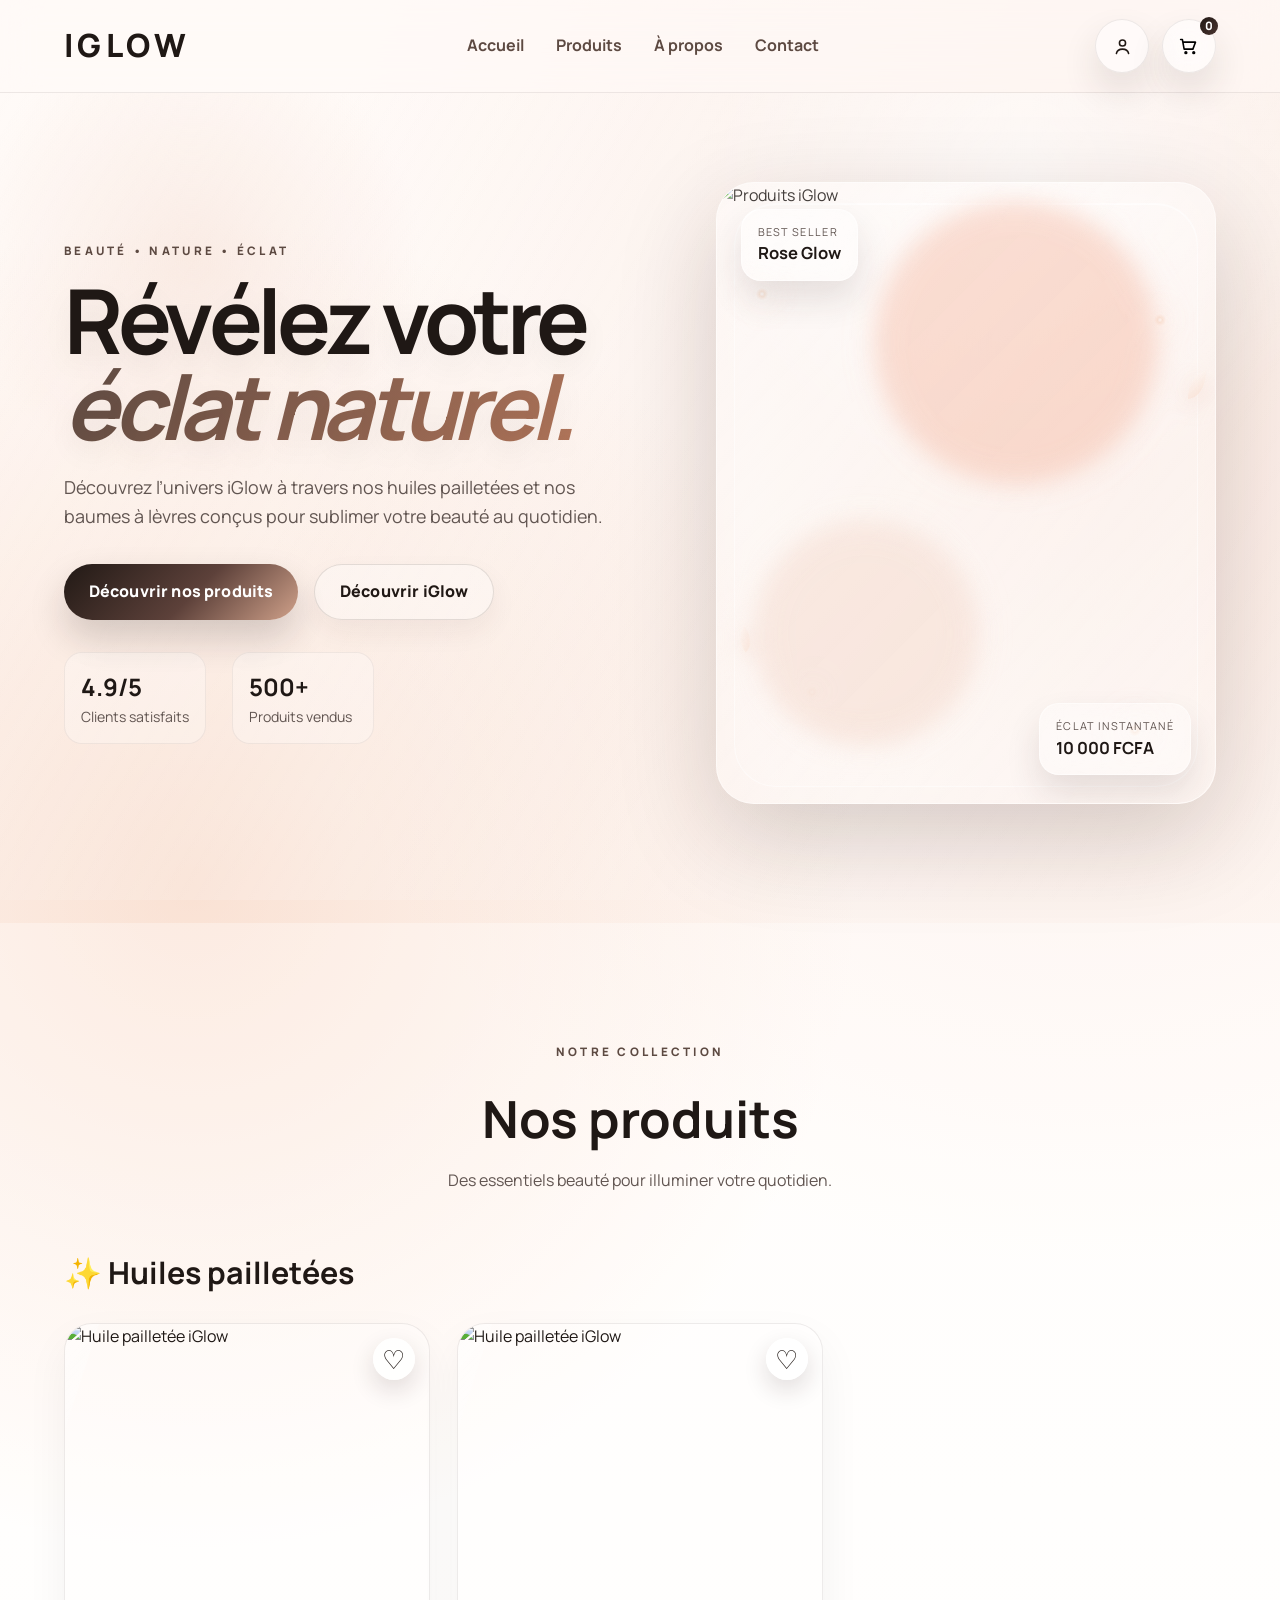
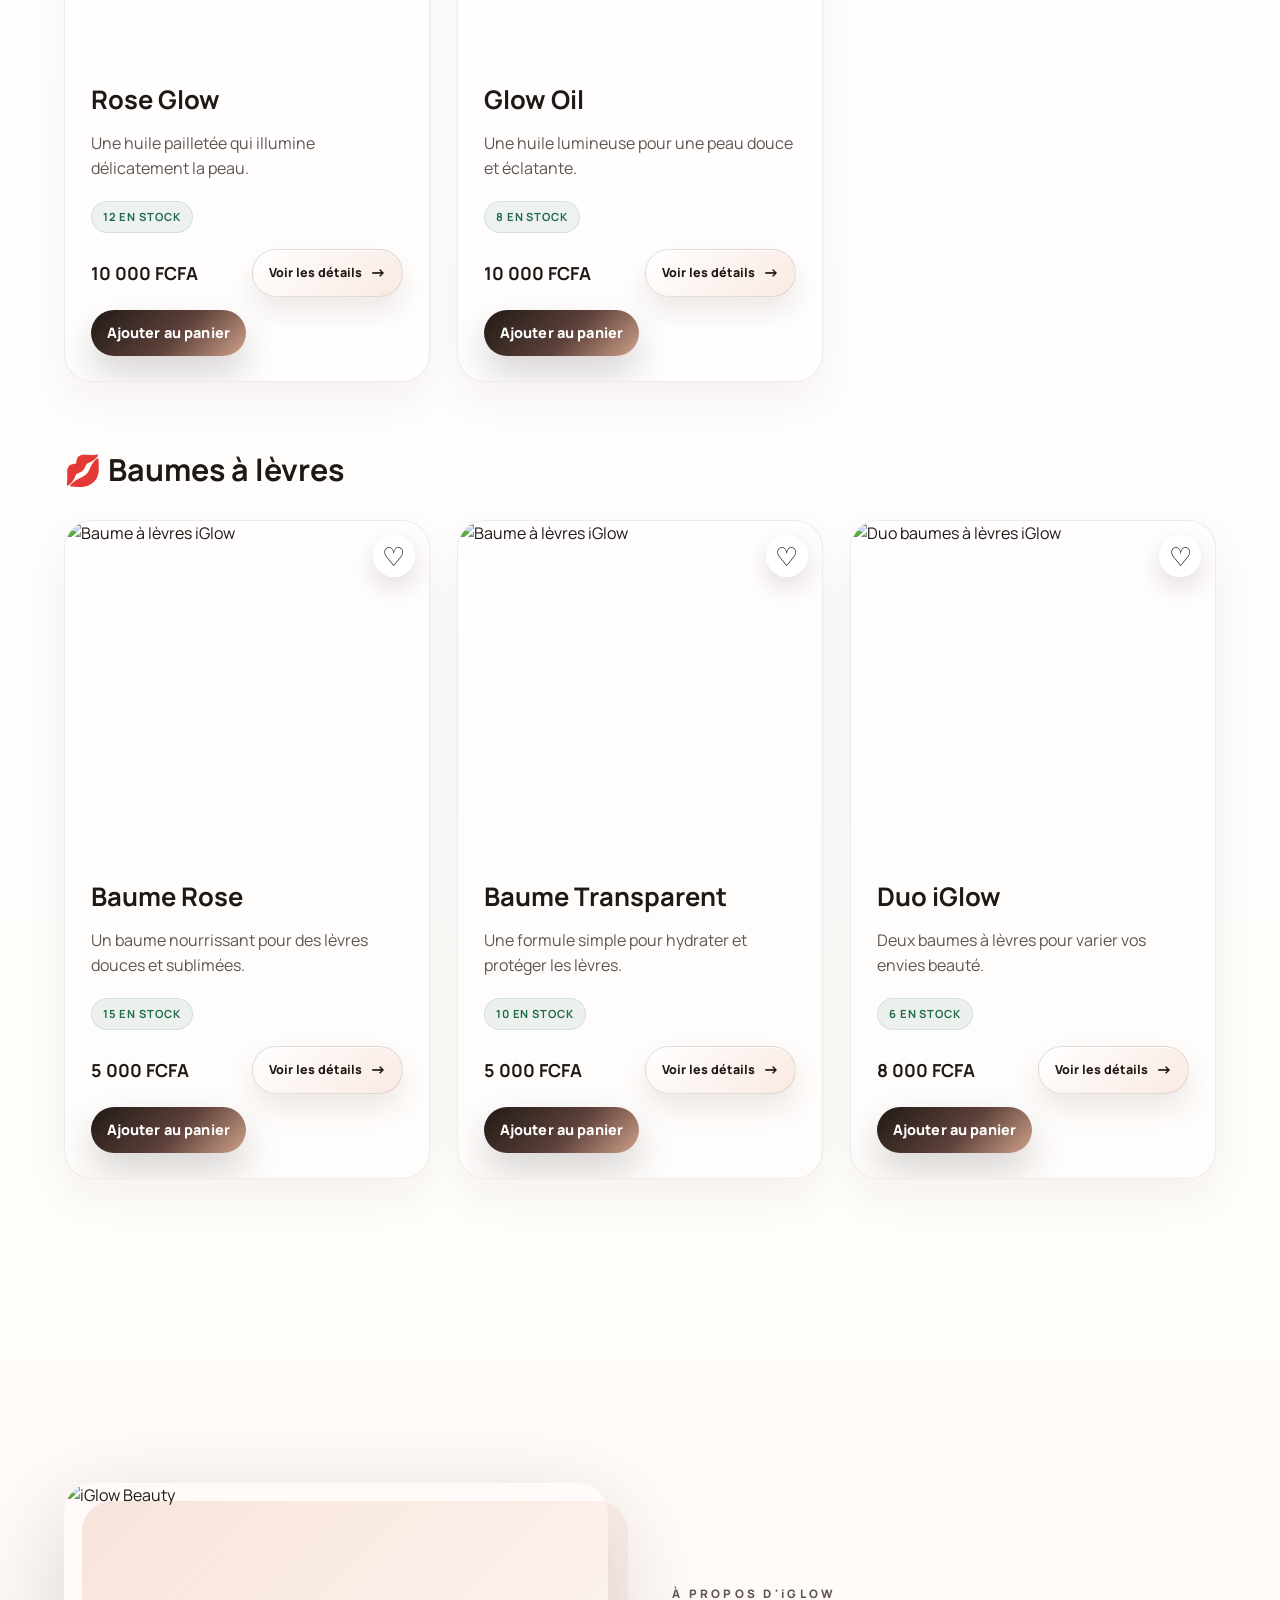
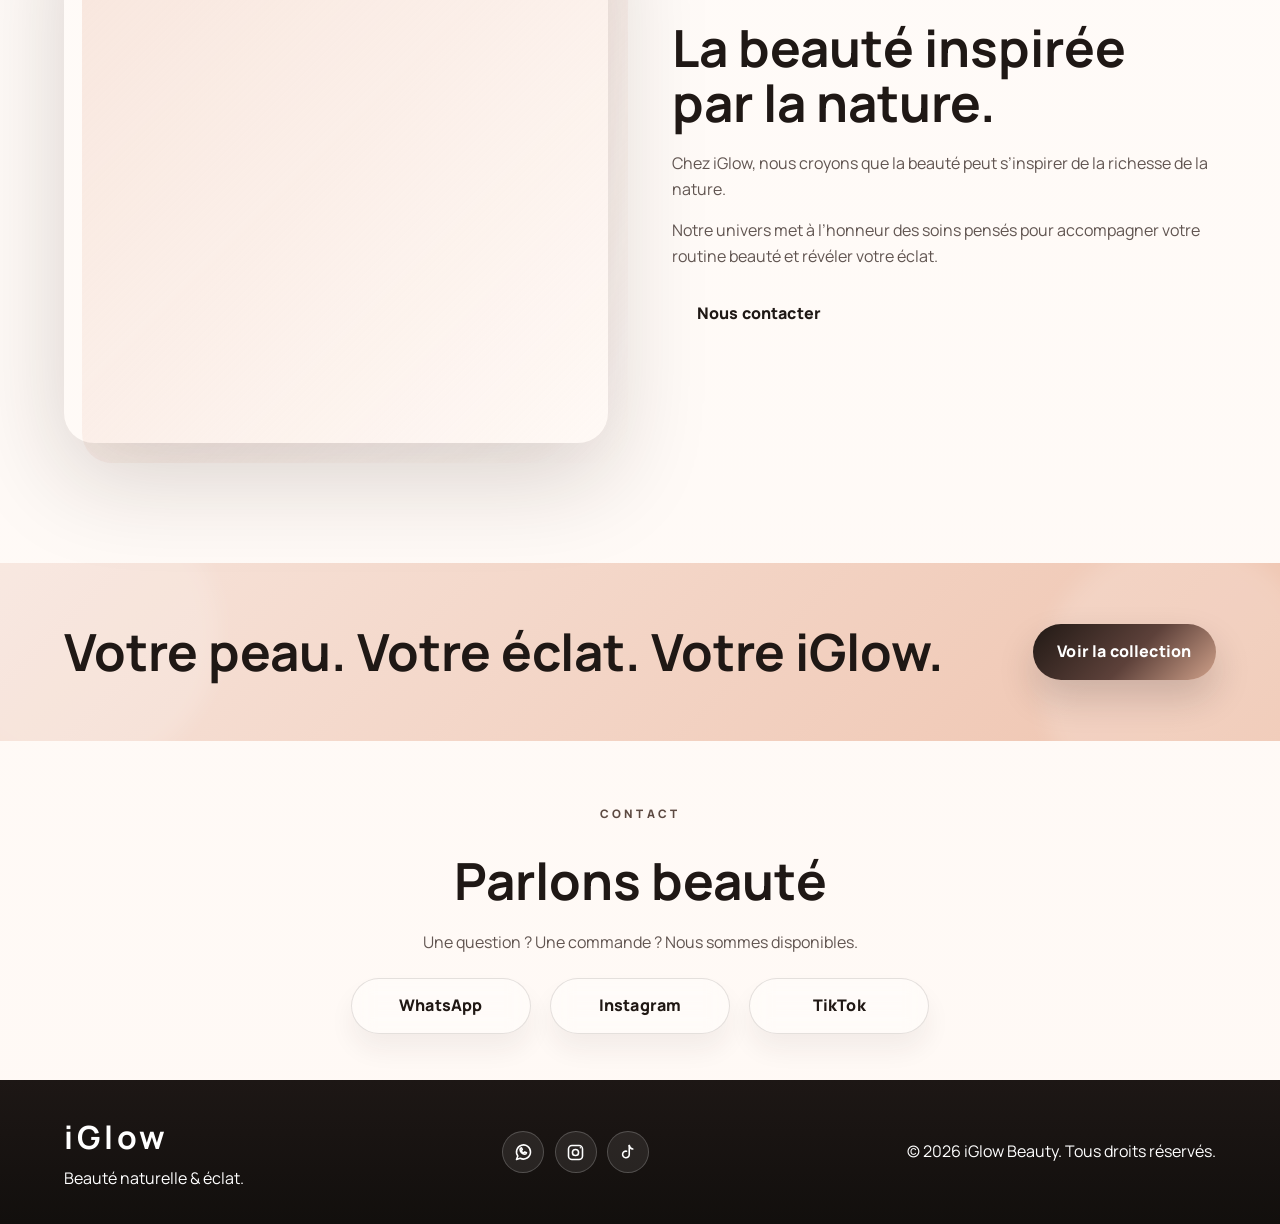
==== commit 330cc2cf: "Corriger les icones et espacements mobiles" ====
--- a/site/index.html
+++ b/site/index.html
@@ -9,6 +9,8 @@
     <link rel="preconnect" href="https://fonts.gstatic.com" crossorigin>
     <link href="https://fonts.googleapis.com/css2?family=Manrope:wght@400;500;600;700;800&display=swap" rel="stylesheet">
     <style>
+.icon{width:21px;height:21px;display:block;fill:none;stroke:currentColor;stroke-width:1.8;stroke-linecap:round;stroke-linejoin:round}
+@media (max-width:820px){.product-bottom{display:grid;grid-template-columns:1fr 1fr;align-items:stretch;gap:.7rem}.product-bottom strong{grid-column:1 / -1}.details-button,.order-button{width:100%;min-height:46px}}
 :root{--bg:#fffaf7;--bg-strong:#f7eee9;--panel:rgba(255,255,255,.42);--panel-strong:rgba(255,255,255,.7);--primary:#201814;--primary-soft:#5d4a42;--accent:#f3d7ca;--accent-strong:#f0b08d;--text:#1f1815;--muted:#615551;--line:rgba(32,24,20,.12);--shadow-soft:0 30px 80px rgba(37,24,21,.12);--shadow-strong:0 32px 100px rgba(39,20,17,.18);--glass:rgba(255,255,255,.18);--glow:rgba(241,170,146,.45)}
 *{margin:0;padding:0;box-sizing:border-box}
 html{scroll-behavior:smooth}
@@ -68,9 +70,9 @@
             </nav>
 
             <div class="nav-actions">
-                <button class="account-button" type="button" aria-label="Ouvrir mon compte">👤</button>
+                <button class="account-button" type="button" aria-label="Ouvrir mon compte"><svg class="icon" viewBox="0 0 24 24" aria-hidden="true"><circle cx="12" cy="8" r="3.5"></circle><path d="M5 20c.8-3.2 3.2-5 7-5s6.2 1.8 7 5"></path></svg></button>
                 <button class="cart-button" type="button" aria-label="Panier">
-                    <span>🛒</span>
+                    <svg class="icon" viewBox="0 0 24 24" aria-hidden="true"><path d="M3 4h2l2 11h10l3-8H6"></path><circle cx="9" cy="19" r="1"></circle><circle cx="18" cy="19" r="1"></circle></svg>
                     <span class="cart-count">0</span>
                 </button>
 
@@ -341,9 +343,9 @@
                 <p>Beauté naturelle &amp; éclat.</p>
             </div>
             <div class="footer-socials" aria-label="Réseaux sociaux">
-                <a href="https://wa.me/221785914007" class="footer-social" aria-label="WhatsApp">💬</a>
-                <a href="https://www.instagram.com/" class="footer-social" aria-label="Instagram">◎</a>
-                <a href="https://www.tiktok.com/" class="footer-social" aria-label="TikTok">♪</a>
+                <a href="https://wa.me/221785914007" class="footer-social" aria-label="WhatsApp"><svg class="icon" viewBox="0 0 24 24" aria-hidden="true"><path d="M20 11.5a8 8 0 0 1-11.8 7L4 20l1.5-4A8 8 0 1 1 20 11.5Z"></path><path d="M9 9.5c.4 1.2 1.3 2.2 2.5 2.8.5.2 1 0 1.4-.4l.5-.6 2 1c-.2 1.1-1 1.7-2 1.7-2.8-.2-5.2-2.6-5.4-5.4 0-1 .6-1.8 1.7-2l1 2-.6.5c-.4.4-.6.9-.4 1.4Z"></path></svg></a>
+                <a href="https://www.instagram.com/" class="footer-social" aria-label="Instagram"><svg class="icon" viewBox="0 0 24 24" aria-hidden="true"><rect x="4" y="4" width="16" height="16" rx="4"></rect><circle cx="12" cy="12" r="3.5"></circle><circle cx="17.5" cy="6.5" r=".8" fill="currentColor" stroke="none"></circle></svg></a>
+                <a href="https://www.tiktok.com/" class="footer-social" aria-label="TikTok"><svg class="icon" viewBox="0 0 24 24" aria-hidden="true"><path d="M14 4v10.2a3.8 3.8 0 1 1-3-3.7"></path><path d="M14 4c.4 2.1 1.7 3.6 4 4"></path></svg></a>
             </div>
             <div>
                 <p>© 2026 iGlow Beauty. Tous droits réservés.</p>
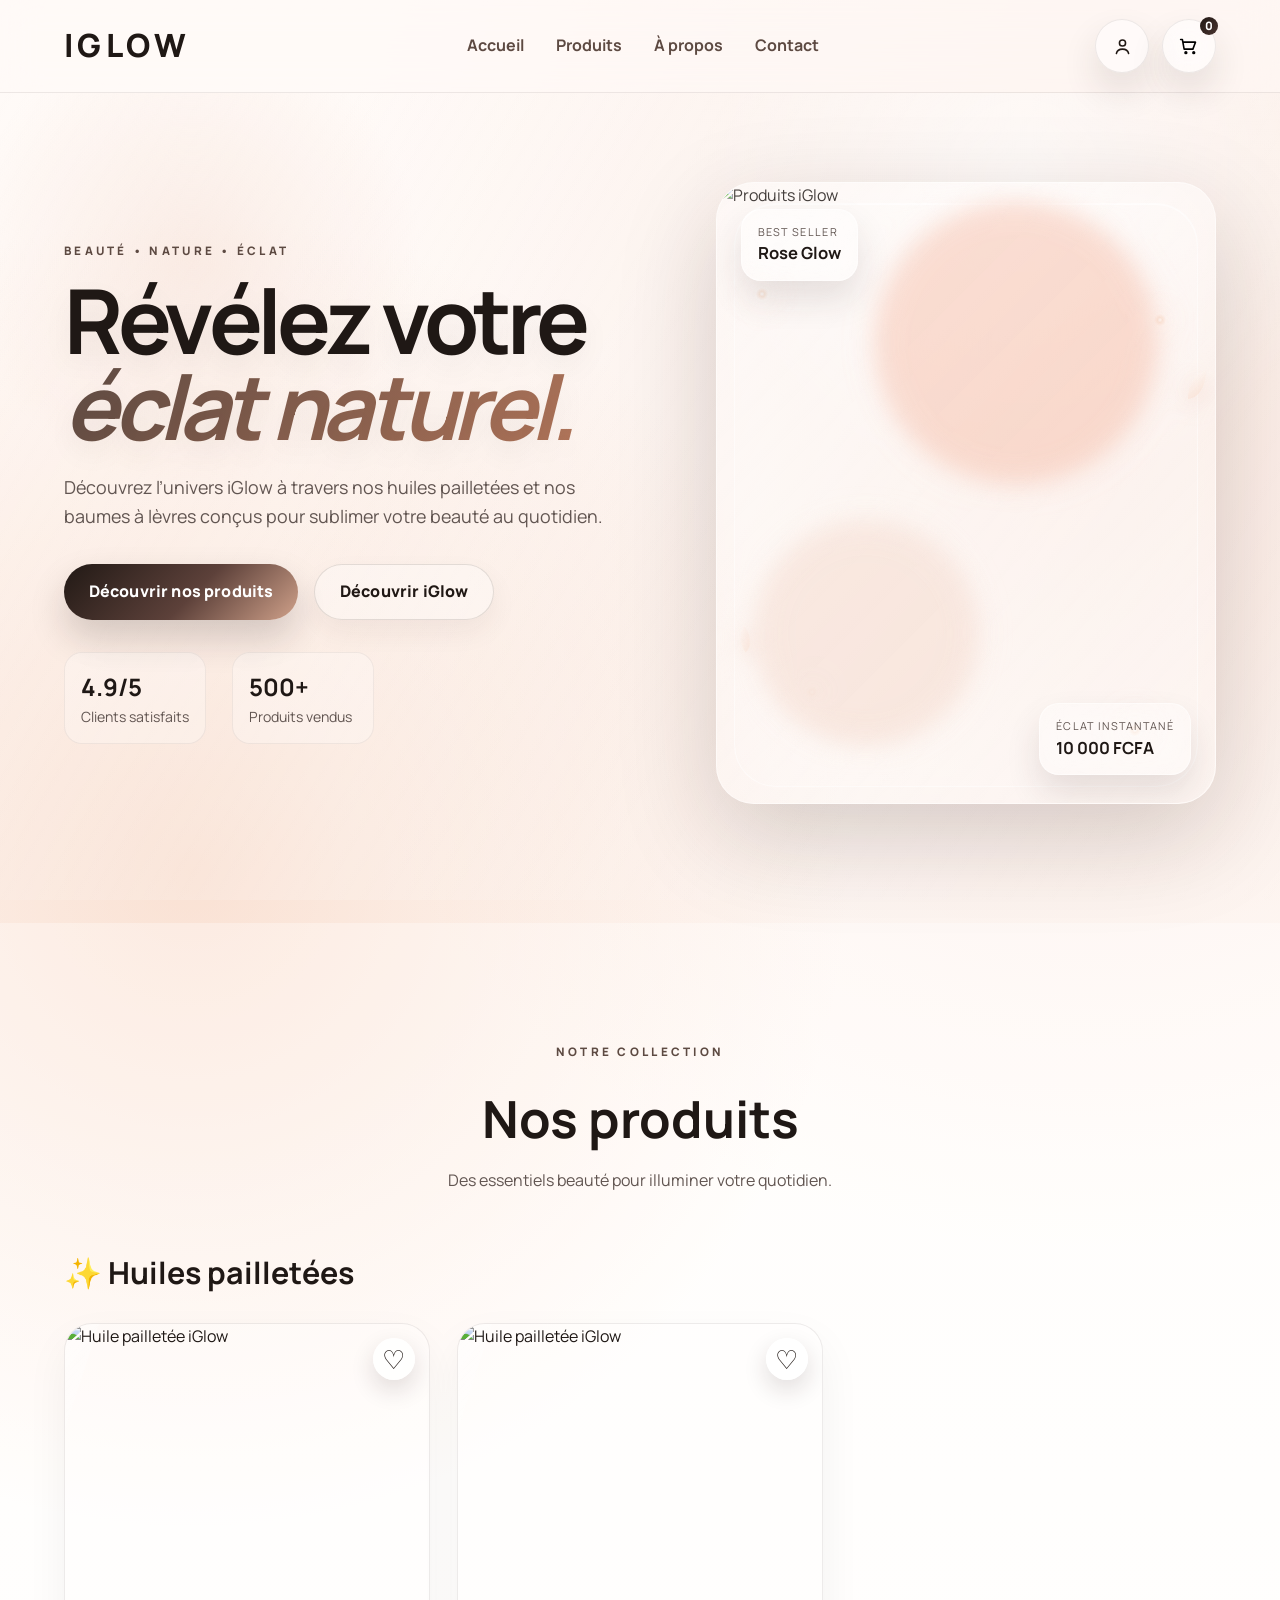
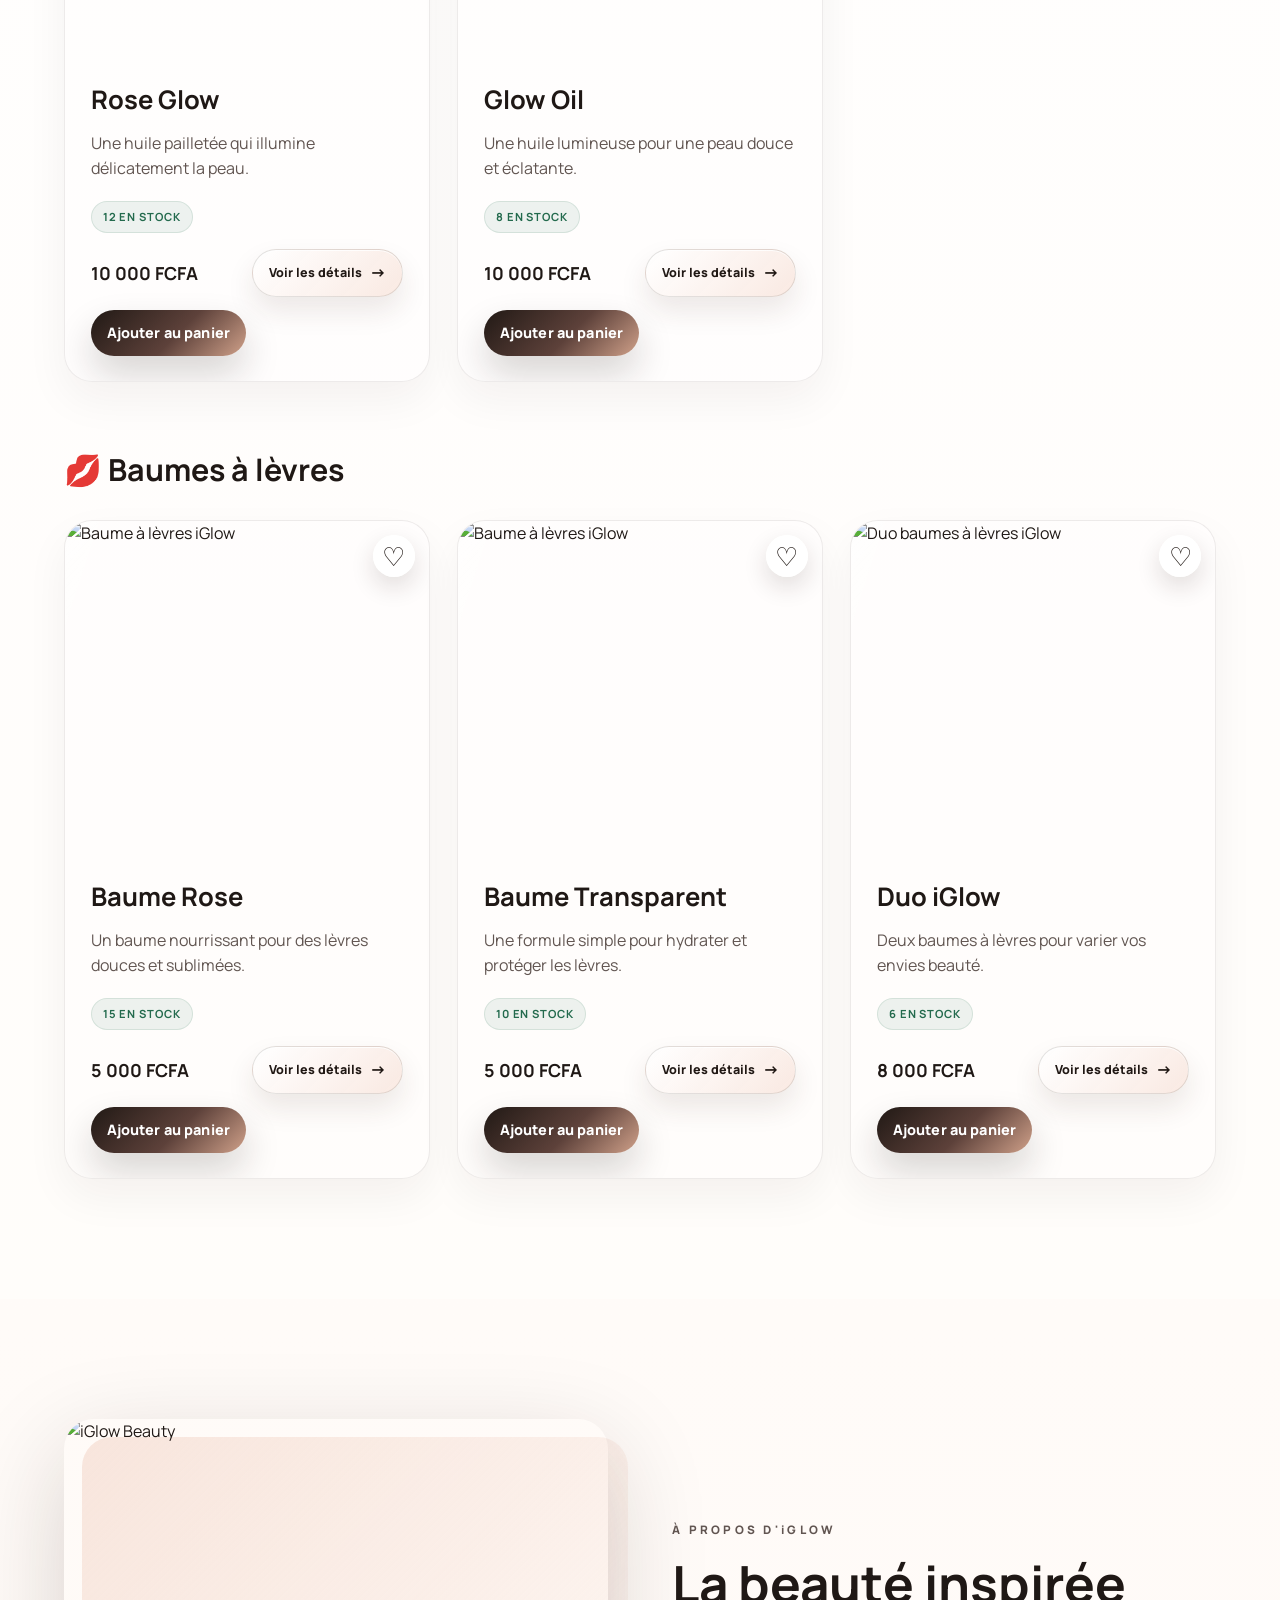
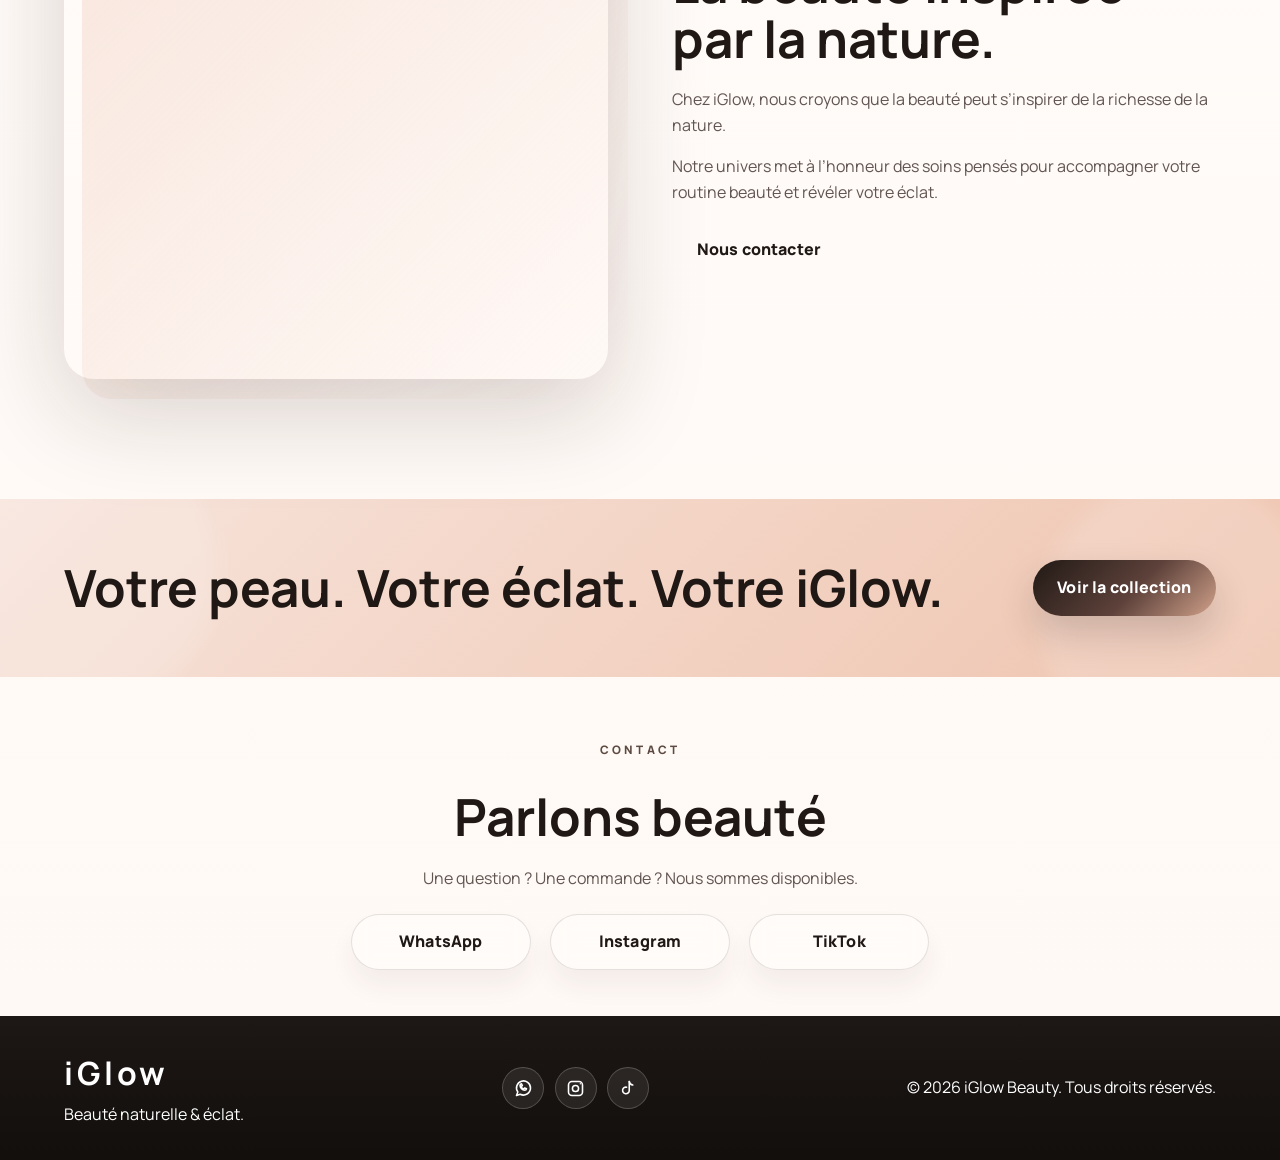
==== commit 916b598e: "Resserer les sections et animer les statistiques" ====
--- a/site/index.html
+++ b/site/index.html
@@ -11,6 +11,8 @@
     <style>
 .icon{width:21px;height:21px;display:block;fill:none;stroke:currentColor;stroke-width:1.8;stroke-linecap:round;stroke-linejoin:round}
 @media (max-width:820px){.product-bottom{display:grid;grid-template-columns:1fr 1fr;align-items:stretch;gap:.7rem}.product-bottom strong{grid-column:1 / -1}.details-button,.order-button{width:100%;min-height:46px}}
+@keyframes statFloat{0%,100%{transform:translateY(0) rotate(0deg)}50%{transform:translateY(-8px) rotate(.6deg)}}
+.mini-stats div{animation:statFloat 4.8s ease-in-out infinite}.mini-stats div:nth-child(2){animation-delay:1.2s}.products-section{padding-bottom:48px}.category:last-child{margin-bottom:0}.about{padding-top:76px}
 :root{--bg:#fffaf7;--bg-strong:#f7eee9;--panel:rgba(255,255,255,.42);--panel-strong:rgba(255,255,255,.7);--primary:#201814;--primary-soft:#5d4a42;--accent:#f3d7ca;--accent-strong:#f0b08d;--text:#1f1815;--muted:#615551;--line:rgba(32,24,20,.12);--shadow-soft:0 30px 80px rgba(37,24,21,.12);--shadow-strong:0 32px 100px rgba(39,20,17,.18);--glass:rgba(255,255,255,.18);--glow:rgba(241,170,146,.45)}
 *{margin:0;padding:0;box-sizing:border-box}
 html{scroll-behavior:smooth}
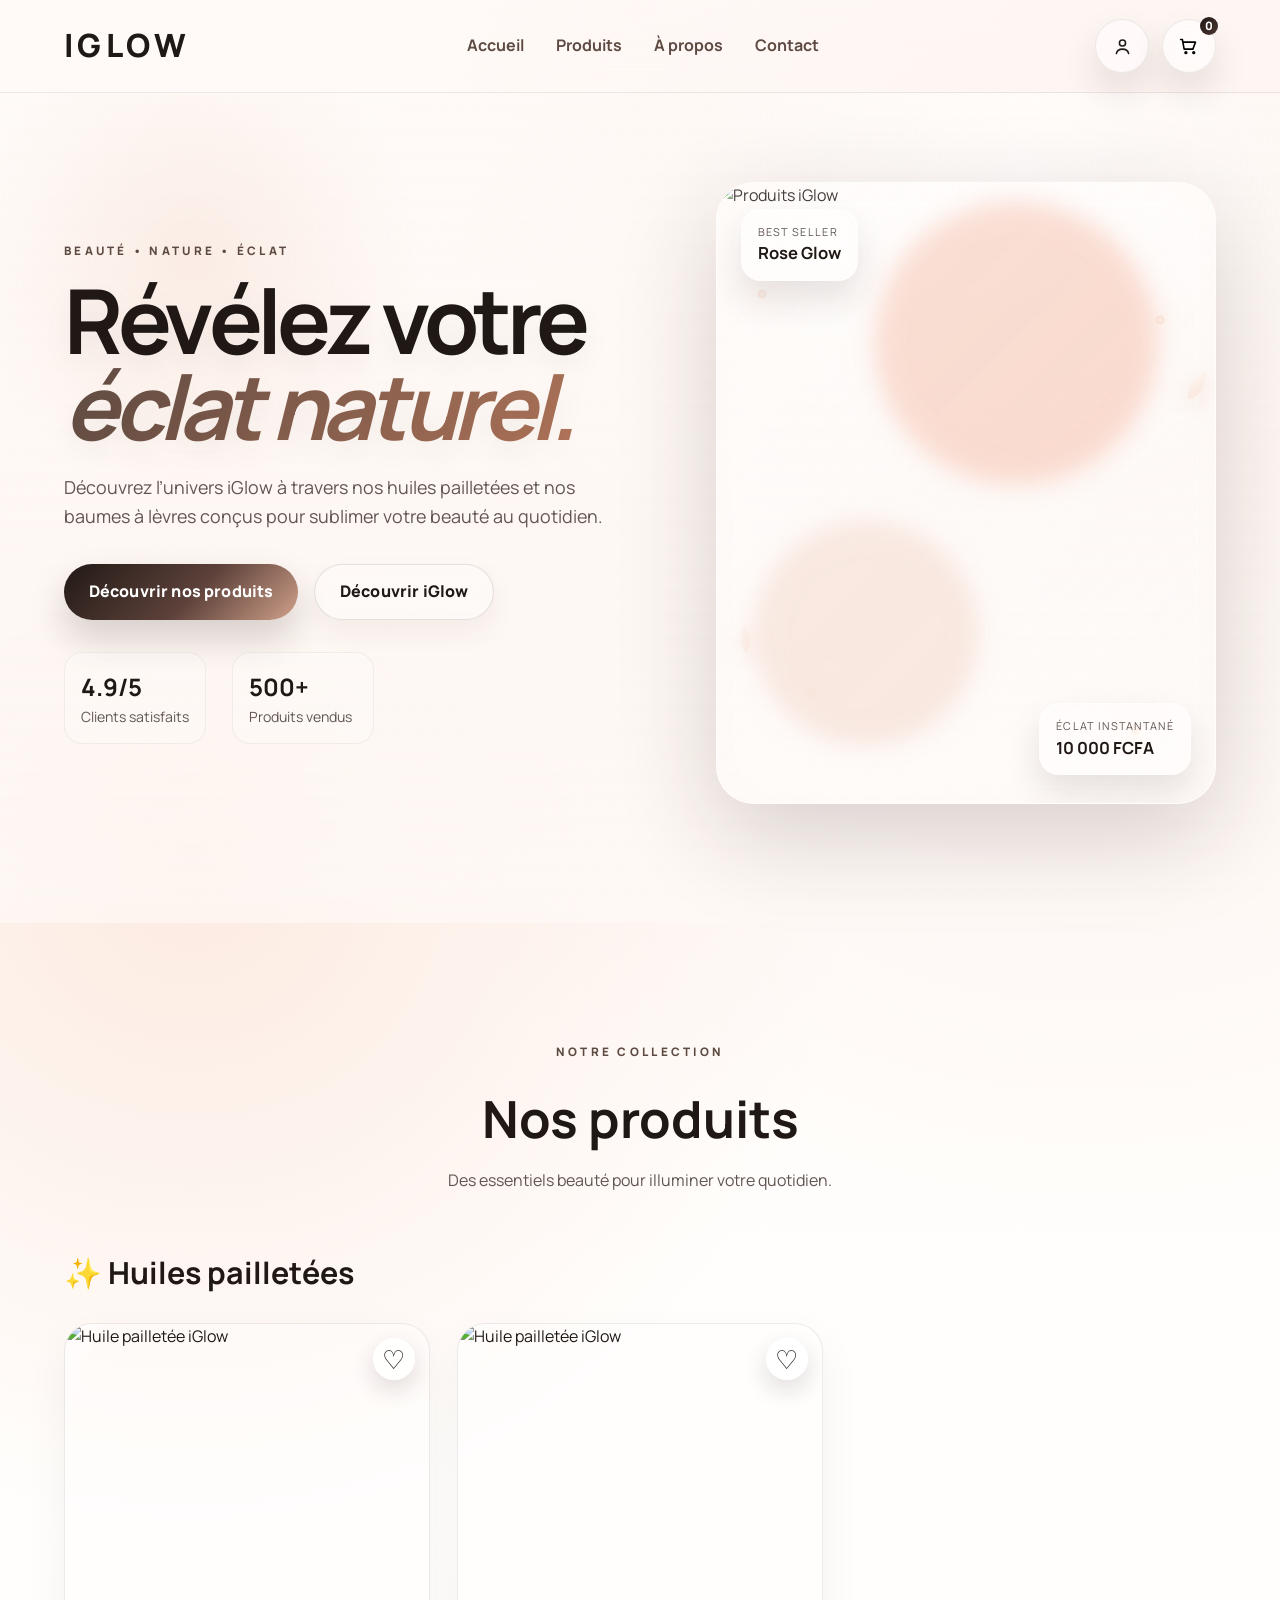
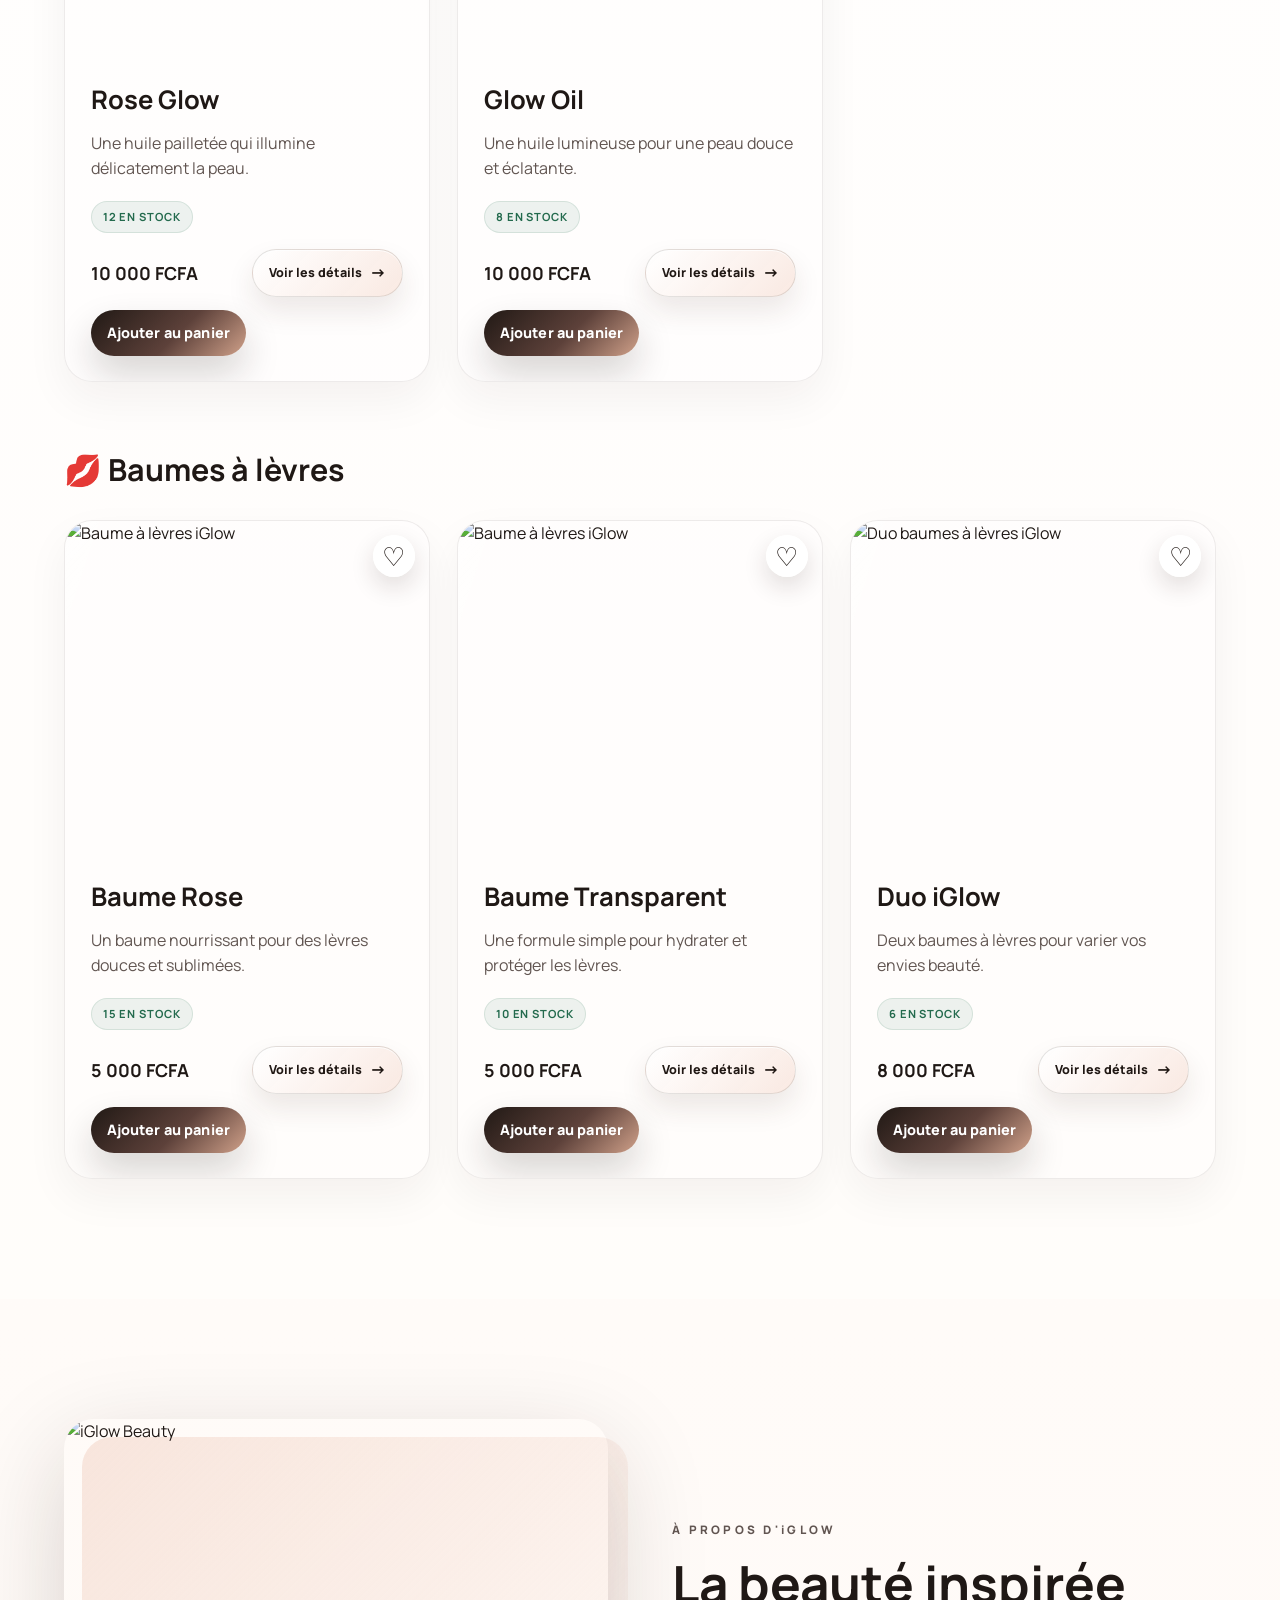
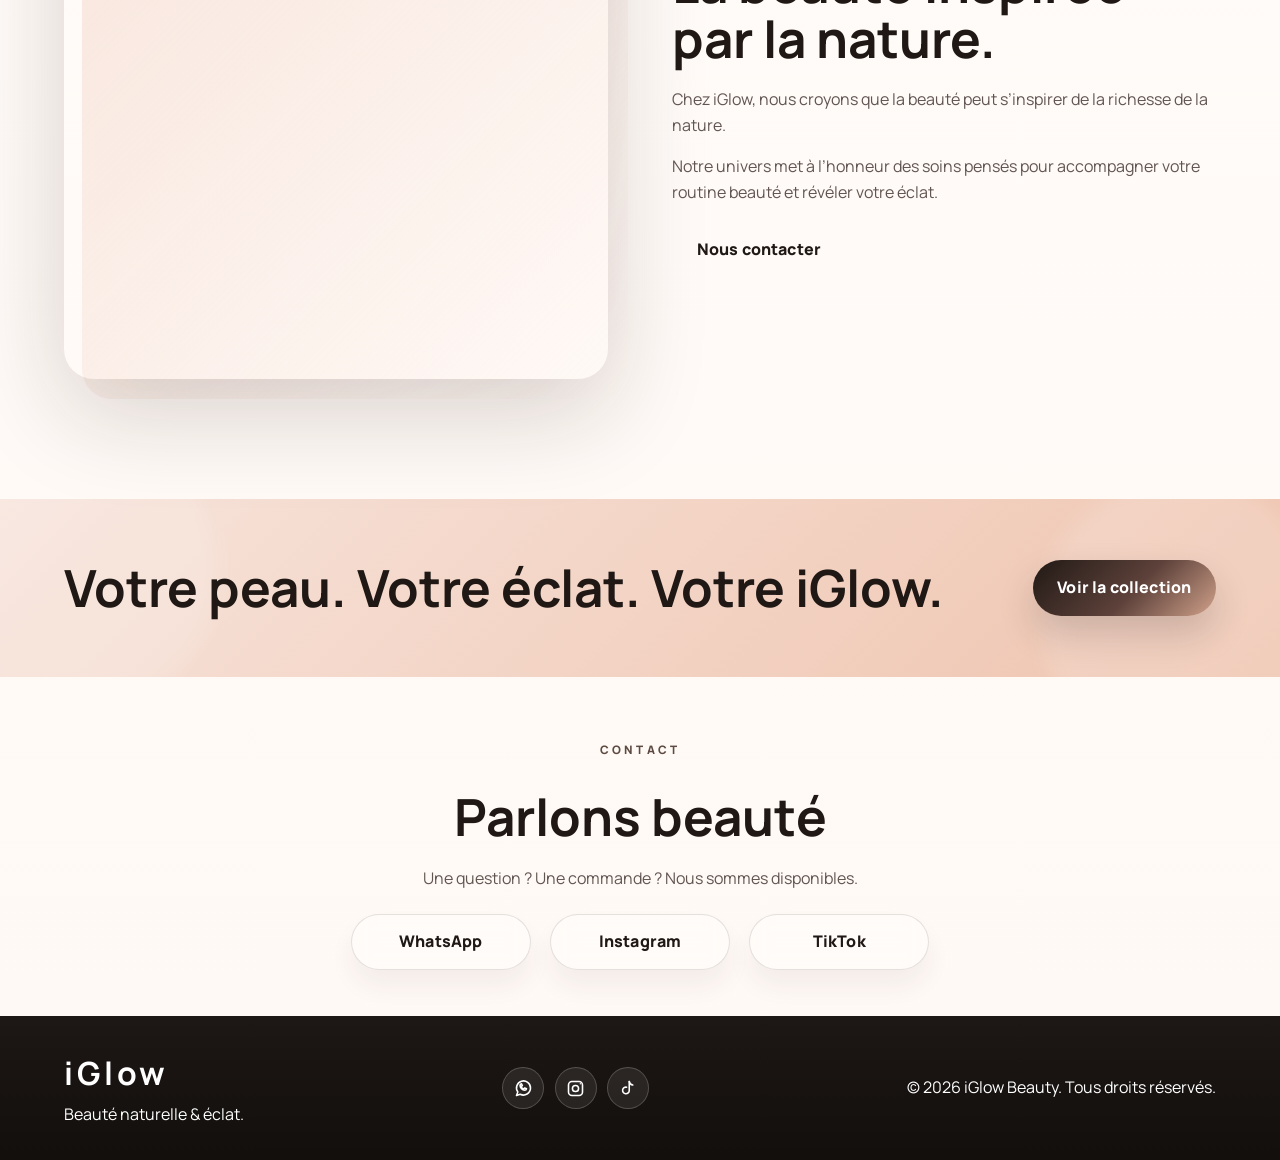
==== commit 66bae7e8: "Ajouter la photo iGlow au hero" ====
--- a/site/index.html
+++ b/site/index.html
@@ -13,6 +13,7 @@
 @media (max-width:820px){.product-bottom{display:grid;grid-template-columns:1fr 1fr;align-items:stretch;gap:.7rem}.product-bottom strong{grid-column:1 / -1}.details-button,.order-button{width:100%;min-height:46px}}
 @keyframes statFloat{0%,100%{transform:translateY(0) rotate(0deg)}50%{transform:translateY(-8px) rotate(.6deg)}}
 .mini-stats div{animation:statFloat 4.8s ease-in-out infinite}.mini-stats div:nth-child(2){animation-delay:1.2s}.products-section{padding-bottom:48px}.category:last-child{margin-bottom:0}.about{padding-top:76px}
+.header{background-image:linear-gradient(rgba(255,250,247,.68),rgba(255,250,247,.58)),url("WhatsApp Image 2026-09-04 at 13.30.00 - Copie.jpeg");background-size:cover;background-position:center 28%}.hero{background-image:linear-gradient(rgba(255,250,247,.64),rgba(255,250,247,.78)),url("WhatsApp Image 2026-09-04 at 13.30.00 - Copie.jpeg");background-size:cover;background-position:center 30%}.hero::before{background:radial-gradient(circle at 15% 20%,rgba(243,215,202,.28),transparent 18%),radial-gradient(circle at 80% 10%,rgba(255,255,255,.42),transparent 26%)}
 :root{--bg:#fffaf7;--bg-strong:#f7eee9;--panel:rgba(255,255,255,.42);--panel-strong:rgba(255,255,255,.7);--primary:#201814;--primary-soft:#5d4a42;--accent:#f3d7ca;--accent-strong:#f0b08d;--text:#1f1815;--muted:#615551;--line:rgba(32,24,20,.12);--shadow-soft:0 30px 80px rgba(37,24,21,.12);--shadow-strong:0 32px 100px rgba(39,20,17,.18);--glass:rgba(255,255,255,.18);--glow:rgba(241,170,146,.45)}
 *{margin:0;padding:0;box-sizing:border-box}
 html{scroll-behavior:smooth}
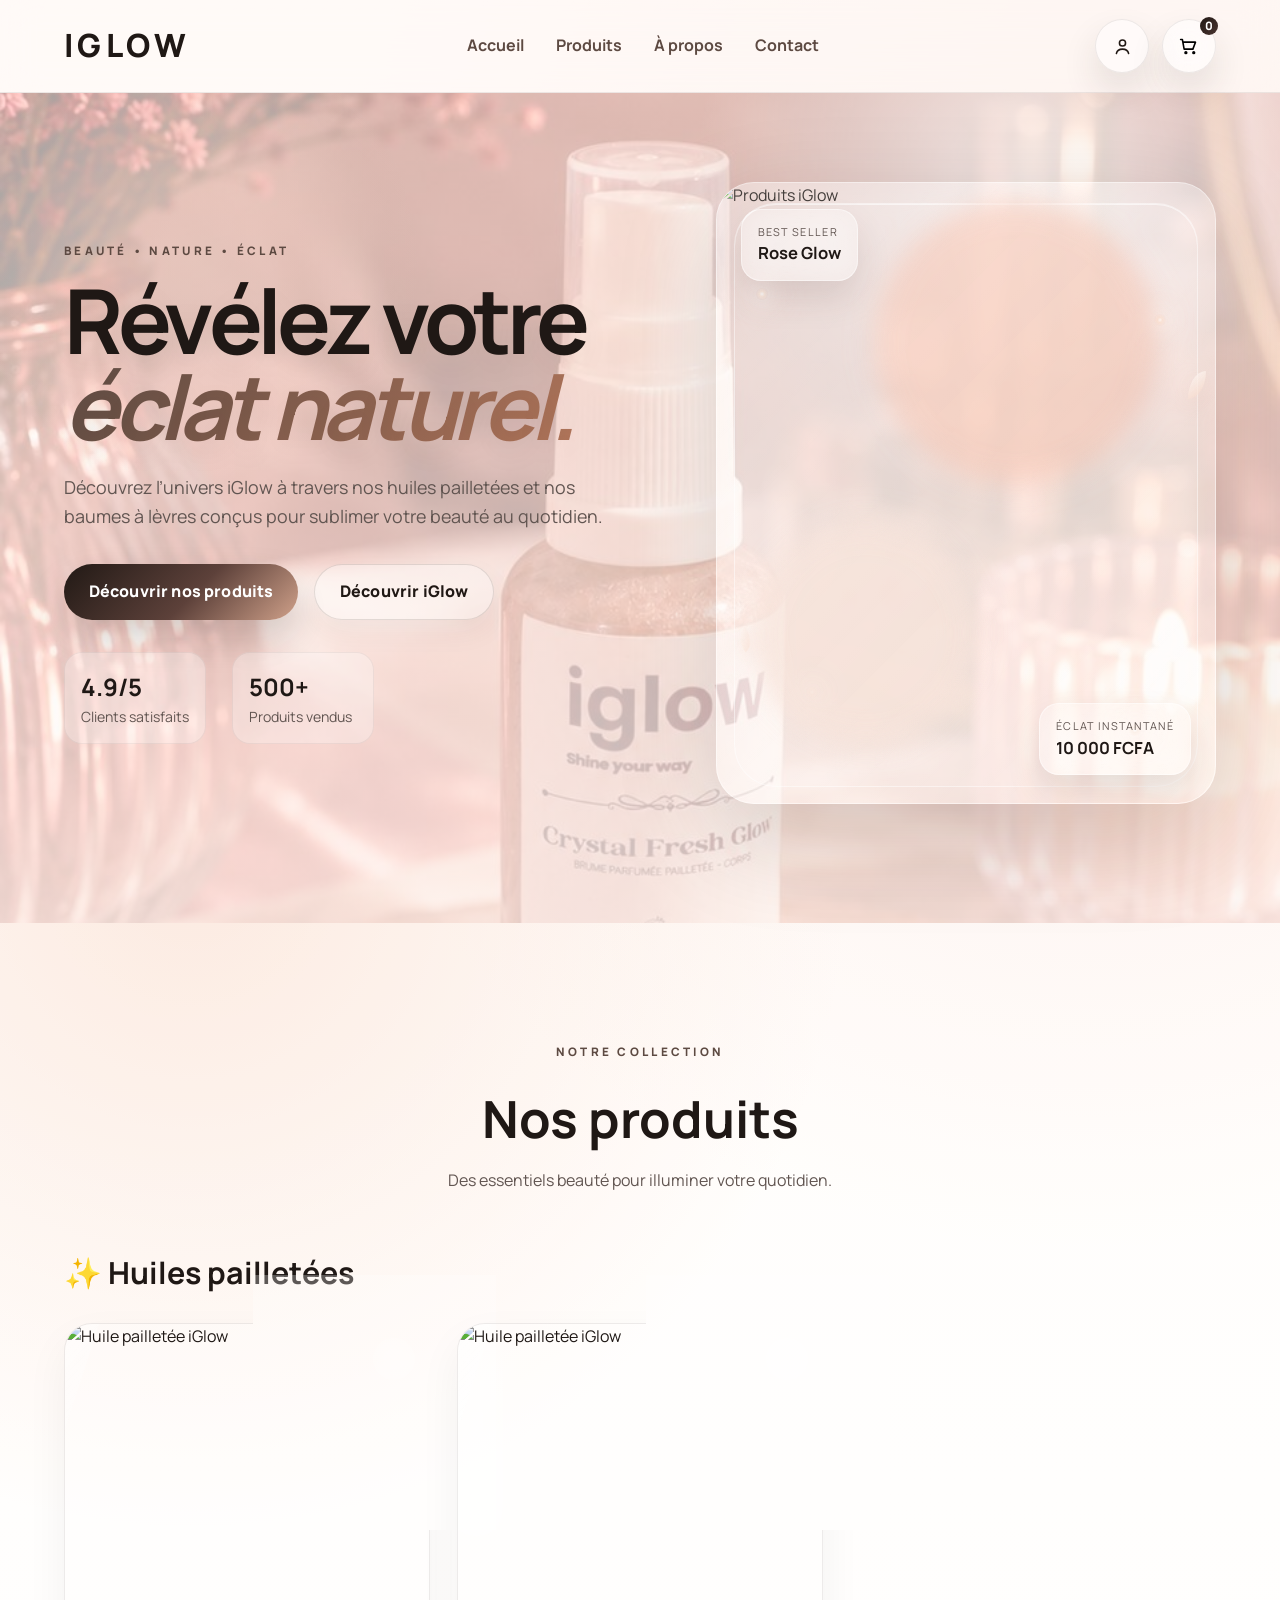
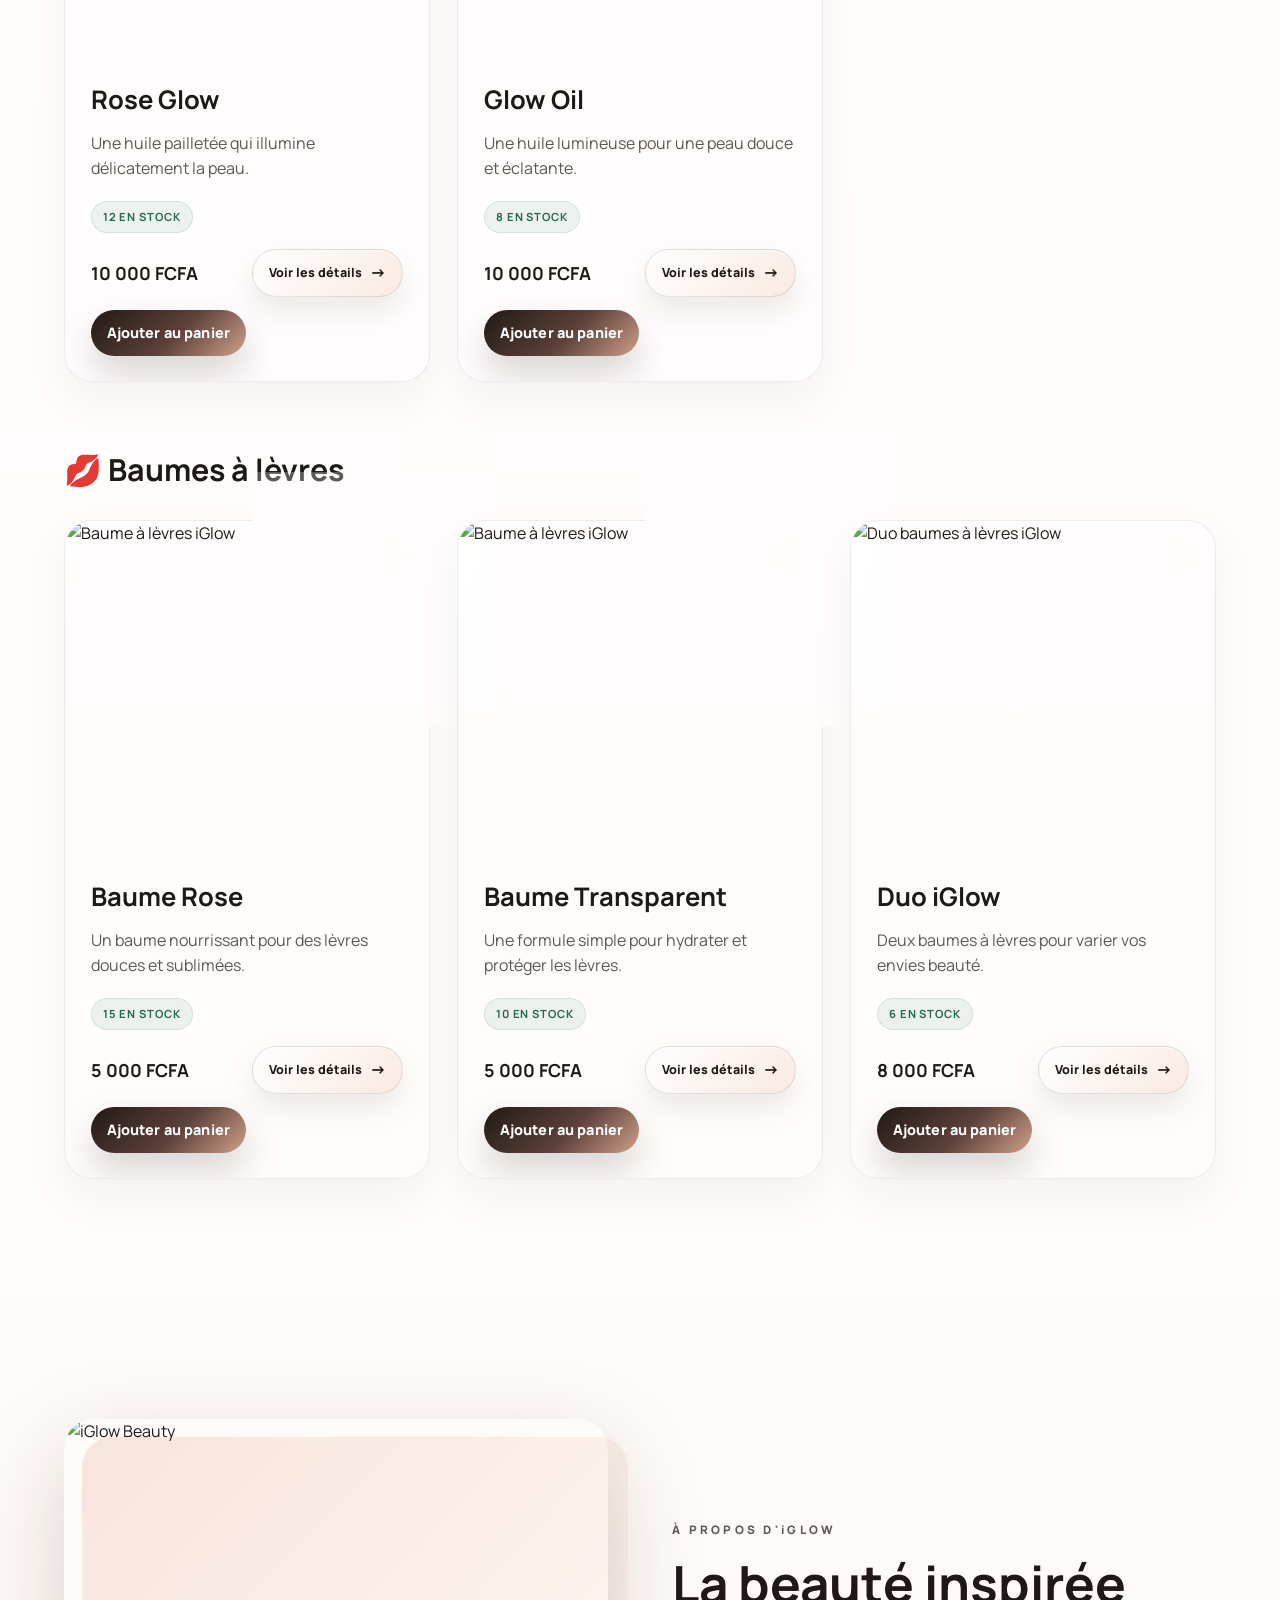
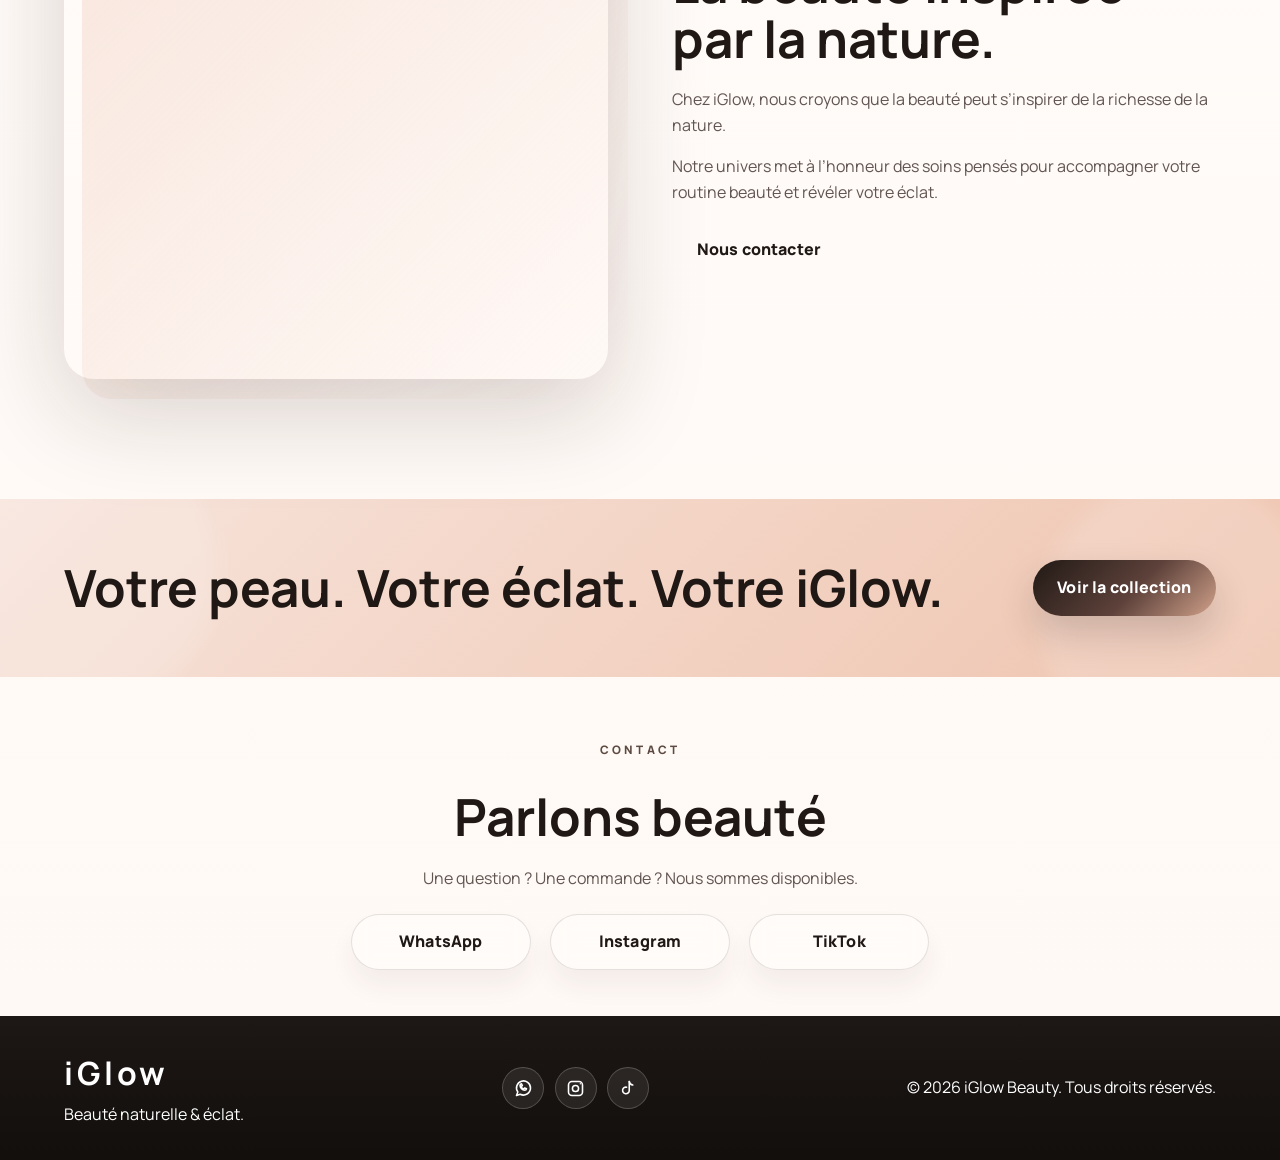
==== commit 7432906f: "Corriger le deploiement de la photo hero" ====
--- a/site/index.html
+++ b/site/index.html
@@ -13,7 +13,7 @@
 @media (max-width:820px){.product-bottom{display:grid;grid-template-columns:1fr 1fr;align-items:stretch;gap:.7rem}.product-bottom strong{grid-column:1 / -1}.details-button,.order-button{width:100%;min-height:46px}}
 @keyframes statFloat{0%,100%{transform:translateY(0) rotate(0deg)}50%{transform:translateY(-8px) rotate(.6deg)}}
 .mini-stats div{animation:statFloat 4.8s ease-in-out infinite}.mini-stats div:nth-child(2){animation-delay:1.2s}.products-section{padding-bottom:48px}.category:last-child{margin-bottom:0}.about{padding-top:76px}
-.header{background-image:linear-gradient(rgba(255,250,247,.68),rgba(255,250,247,.58)),url("WhatsApp Image 2026-09-04 at 13.30.00 - Copie.jpeg");background-size:cover;background-position:center 28%}.hero{background-image:linear-gradient(rgba(255,250,247,.64),rgba(255,250,247,.78)),url("WhatsApp Image 2026-09-04 at 13.30.00 - Copie.jpeg");background-size:cover;background-position:center 30%}.hero::before{background:radial-gradient(circle at 15% 20%,rgba(243,215,202,.28),transparent 18%),radial-gradient(circle at 80% 10%,rgba(255,255,255,.42),transparent 26%)}
+.header{background-image:linear-gradient(rgba(255,250,247,.68),rgba(255,250,247,.58)),url("iglow-background.jpeg");background-size:cover;background-position:center 28%}.hero{background-image:linear-gradient(rgba(255,250,247,.64),rgba(255,250,247,.78)),url("iglow-background.jpeg");background-size:cover;background-position:center 30%}.hero::before{background:radial-gradient(circle at 15% 20%,rgba(243,215,202,.28),transparent 18%),radial-gradient(circle at 80% 10%,rgba(255,255,255,.42),transparent 26%)}
 :root{--bg:#fffaf7;--bg-strong:#f7eee9;--panel:rgba(255,255,255,.42);--panel-strong:rgba(255,255,255,.7);--primary:#201814;--primary-soft:#5d4a42;--accent:#f3d7ca;--accent-strong:#f0b08d;--text:#1f1815;--muted:#615551;--line:rgba(32,24,20,.12);--shadow-soft:0 30px 80px rgba(37,24,21,.12);--shadow-strong:0 32px 100px rgba(39,20,17,.18);--glass:rgba(255,255,255,.18);--glow:rgba(241,170,146,.45)}
 *{margin:0;padding:0;box-sizing:border-box}
 html{scroll-behavior:smooth}
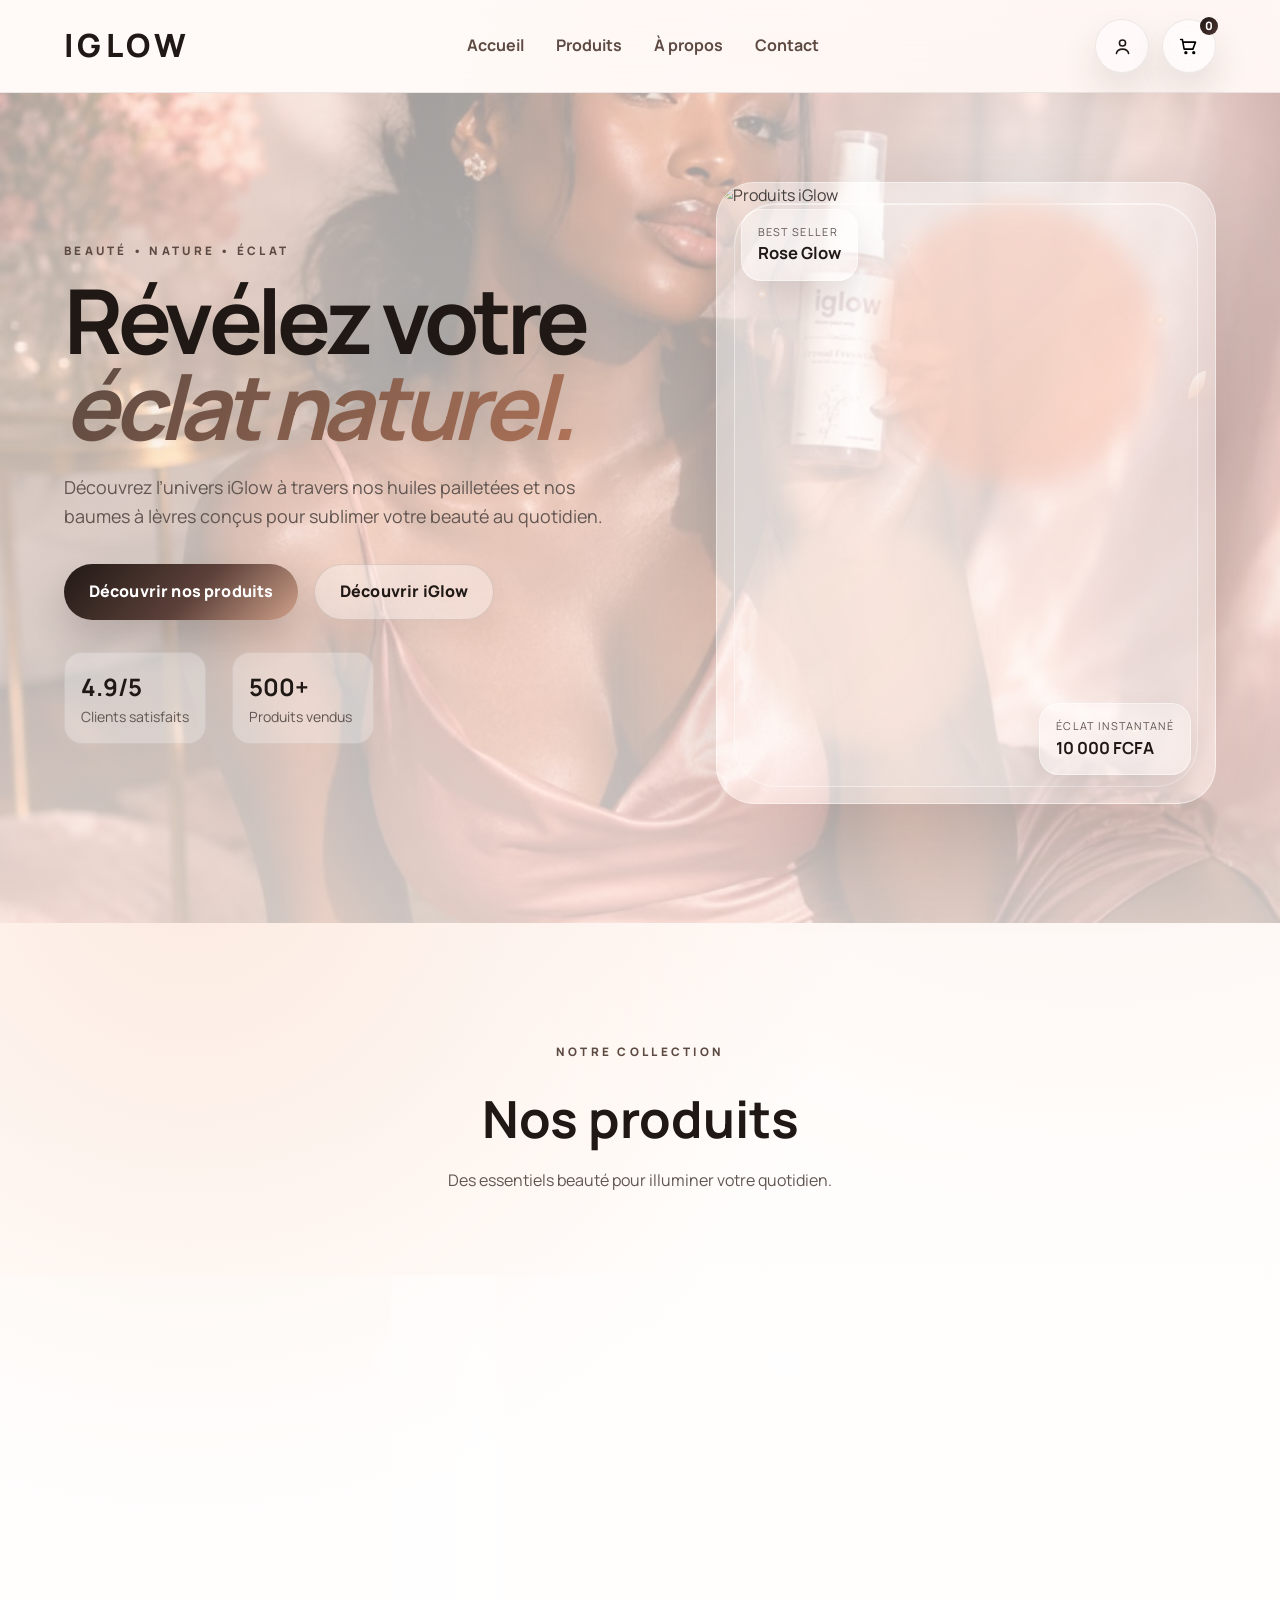
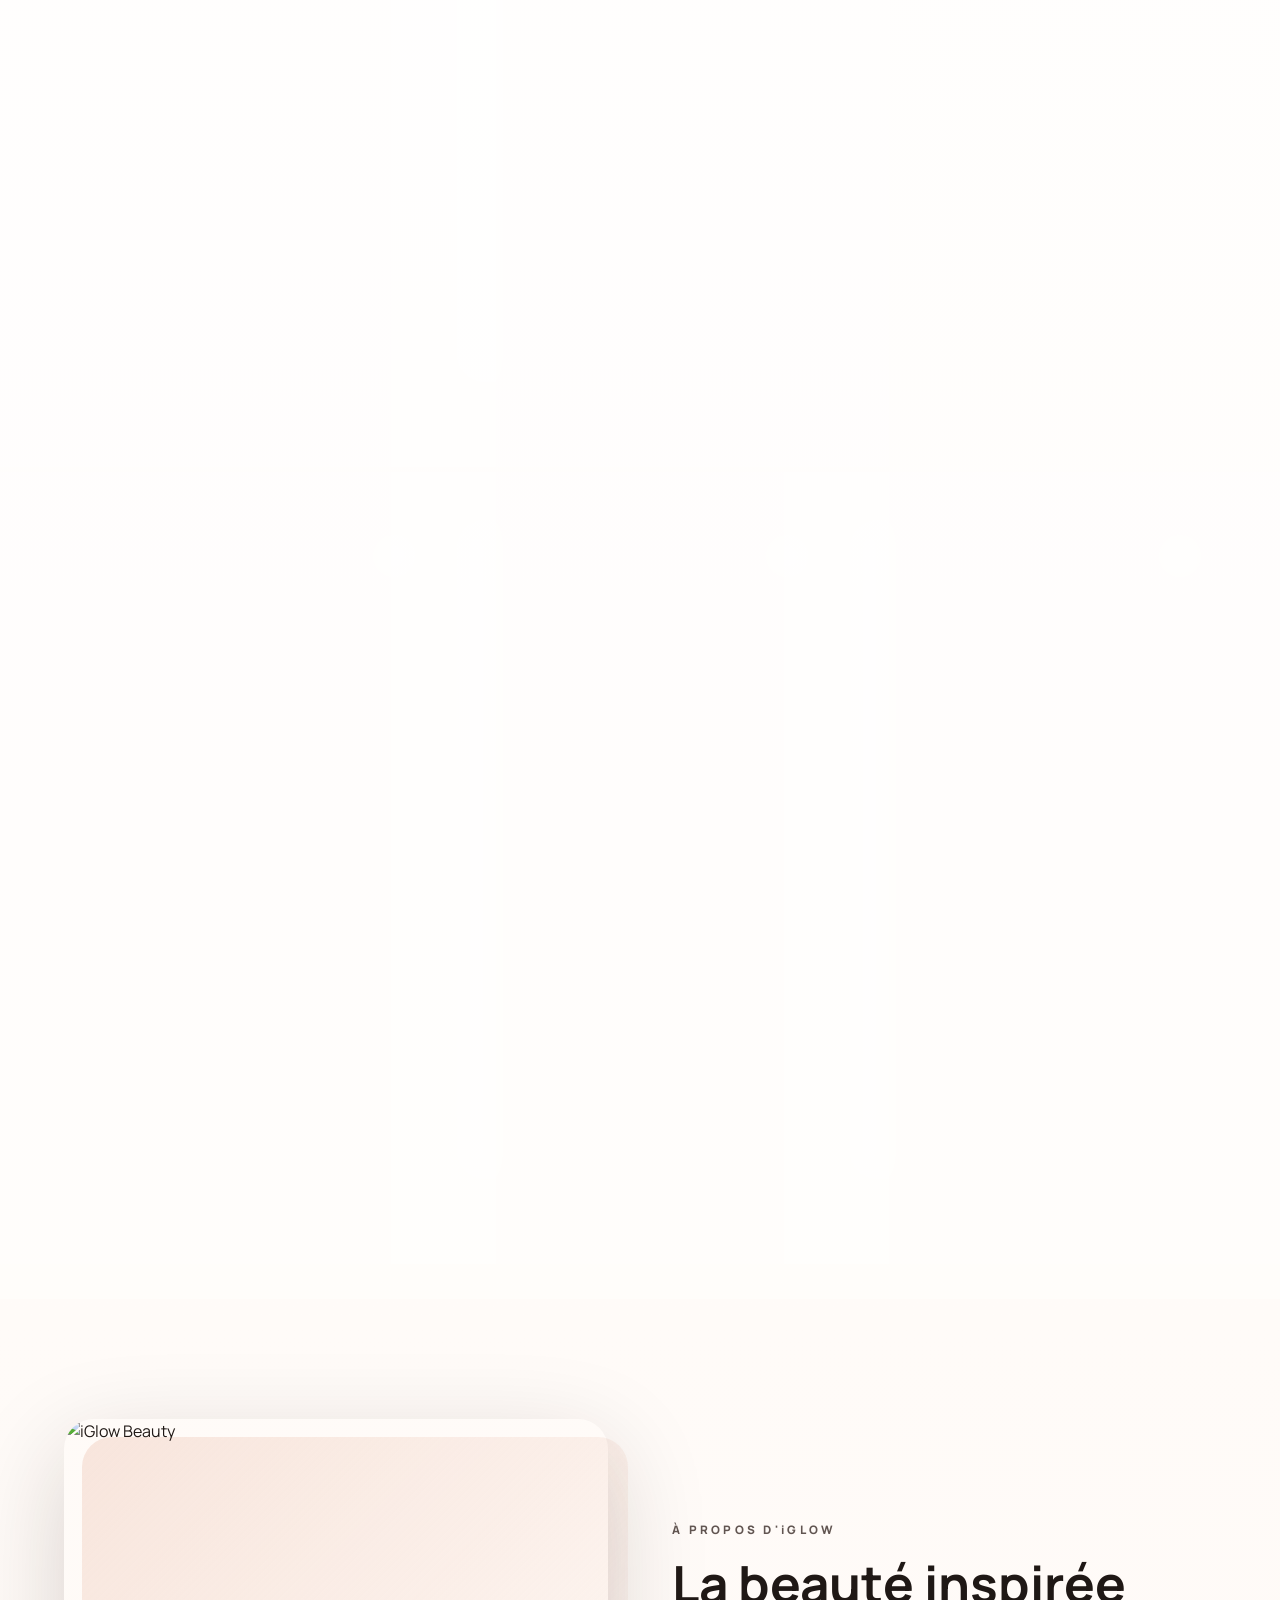
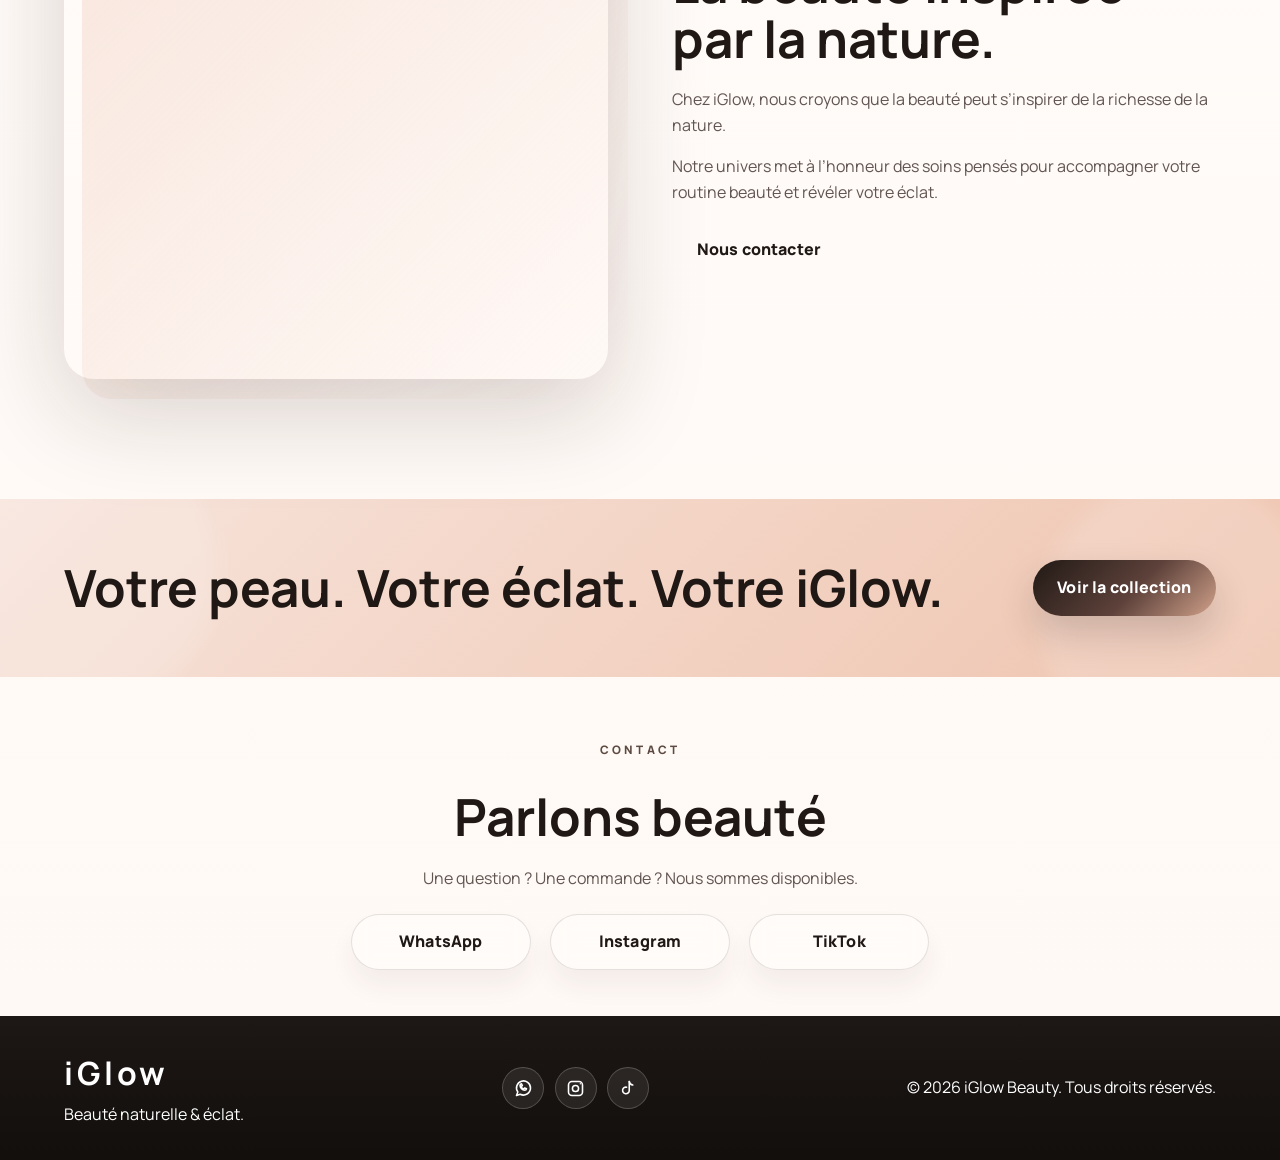
==== commit 38fd694a: "Utiliser photo hero.jpeg comme image de fond du hero Co-Authored-By: Claude Sonnet 5 <noreply@anthro" ====
--- a/site/index.html
+++ b/site/index.html
@@ -13,7 +13,7 @@
 @media (max-width:820px){.product-bottom{display:grid;grid-template-columns:1fr 1fr;align-items:stretch;gap:.7rem}.product-bottom strong{grid-column:1 / -1}.details-button,.order-button{width:100%;min-height:46px}}
 @keyframes statFloat{0%,100%{transform:translateY(0) rotate(0deg)}50%{transform:translateY(-8px) rotate(.6deg)}}
 .mini-stats div{animation:statFloat 4.8s ease-in-out infinite}.mini-stats div:nth-child(2){animation-delay:1.2s}.products-section{padding-bottom:48px}.category:last-child{margin-bottom:0}.about{padding-top:76px}
-.header{background-image:linear-gradient(rgba(255,250,247,.68),rgba(255,250,247,.58)),url("iglow-background.jpeg");background-size:cover;background-position:center 28%}.hero{background-image:linear-gradient(rgba(255,250,247,.64),rgba(255,250,247,.78)),url("iglow-background.jpeg");background-size:cover;background-position:center 30%}.hero::before{background:radial-gradient(circle at 15% 20%,rgba(243,215,202,.28),transparent 18%),radial-gradient(circle at 80% 10%,rgba(255,255,255,.42),transparent 26%)}
+.header{background-image:linear-gradient(rgba(255,250,247,.68),rgba(255,250,247,.58)),url("photo hero.jpeg");background-size:cover;background-position:center 28%}.hero{background-image:linear-gradient(rgba(255,250,247,.64),rgba(255,250,247,.78)),url("photo hero.jpeg");background-size:cover;background-position:center 30%}.hero::before{background:radial-gradient(circle at 15% 20%,rgba(243,215,202,.28),transparent 18%),radial-gradient(circle at 80% 10%,rgba(255,255,255,.42),transparent 26%)}
 :root{--bg:#fffaf7;--bg-strong:#f7eee9;--panel:rgba(255,255,255,.42);--panel-strong:rgba(255,255,255,.7);--primary:#201814;--primary-soft:#5d4a42;--accent:#f3d7ca;--accent-strong:#f0b08d;--text:#1f1815;--muted:#615551;--line:rgba(32,24,20,.12);--shadow-soft:0 30px 80px rgba(37,24,21,.12);--shadow-strong:0 32px 100px rgba(39,20,17,.18);--glass:rgba(255,255,255,.18);--glow:rgba(241,170,146,.45)}
 *{margin:0;padding:0;box-sizing:border-box}
 html{scroll-behavior:smooth}
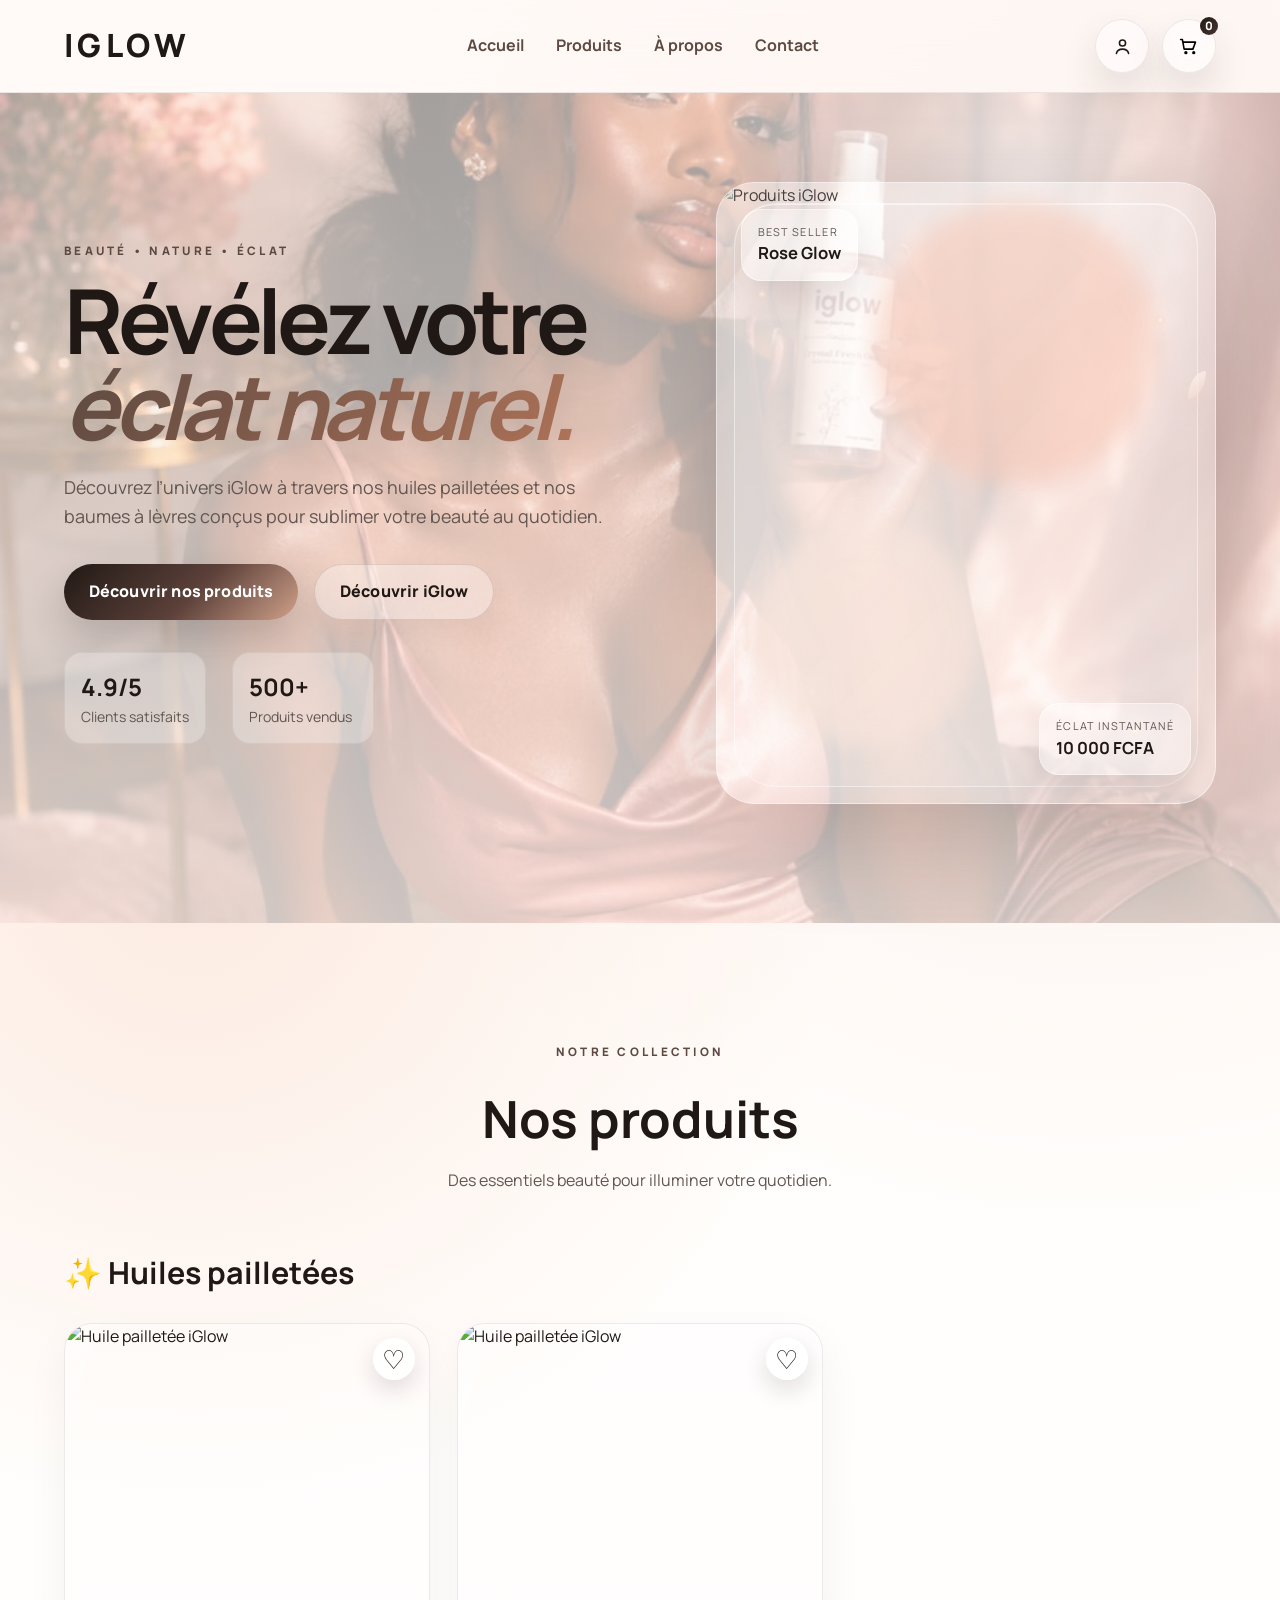
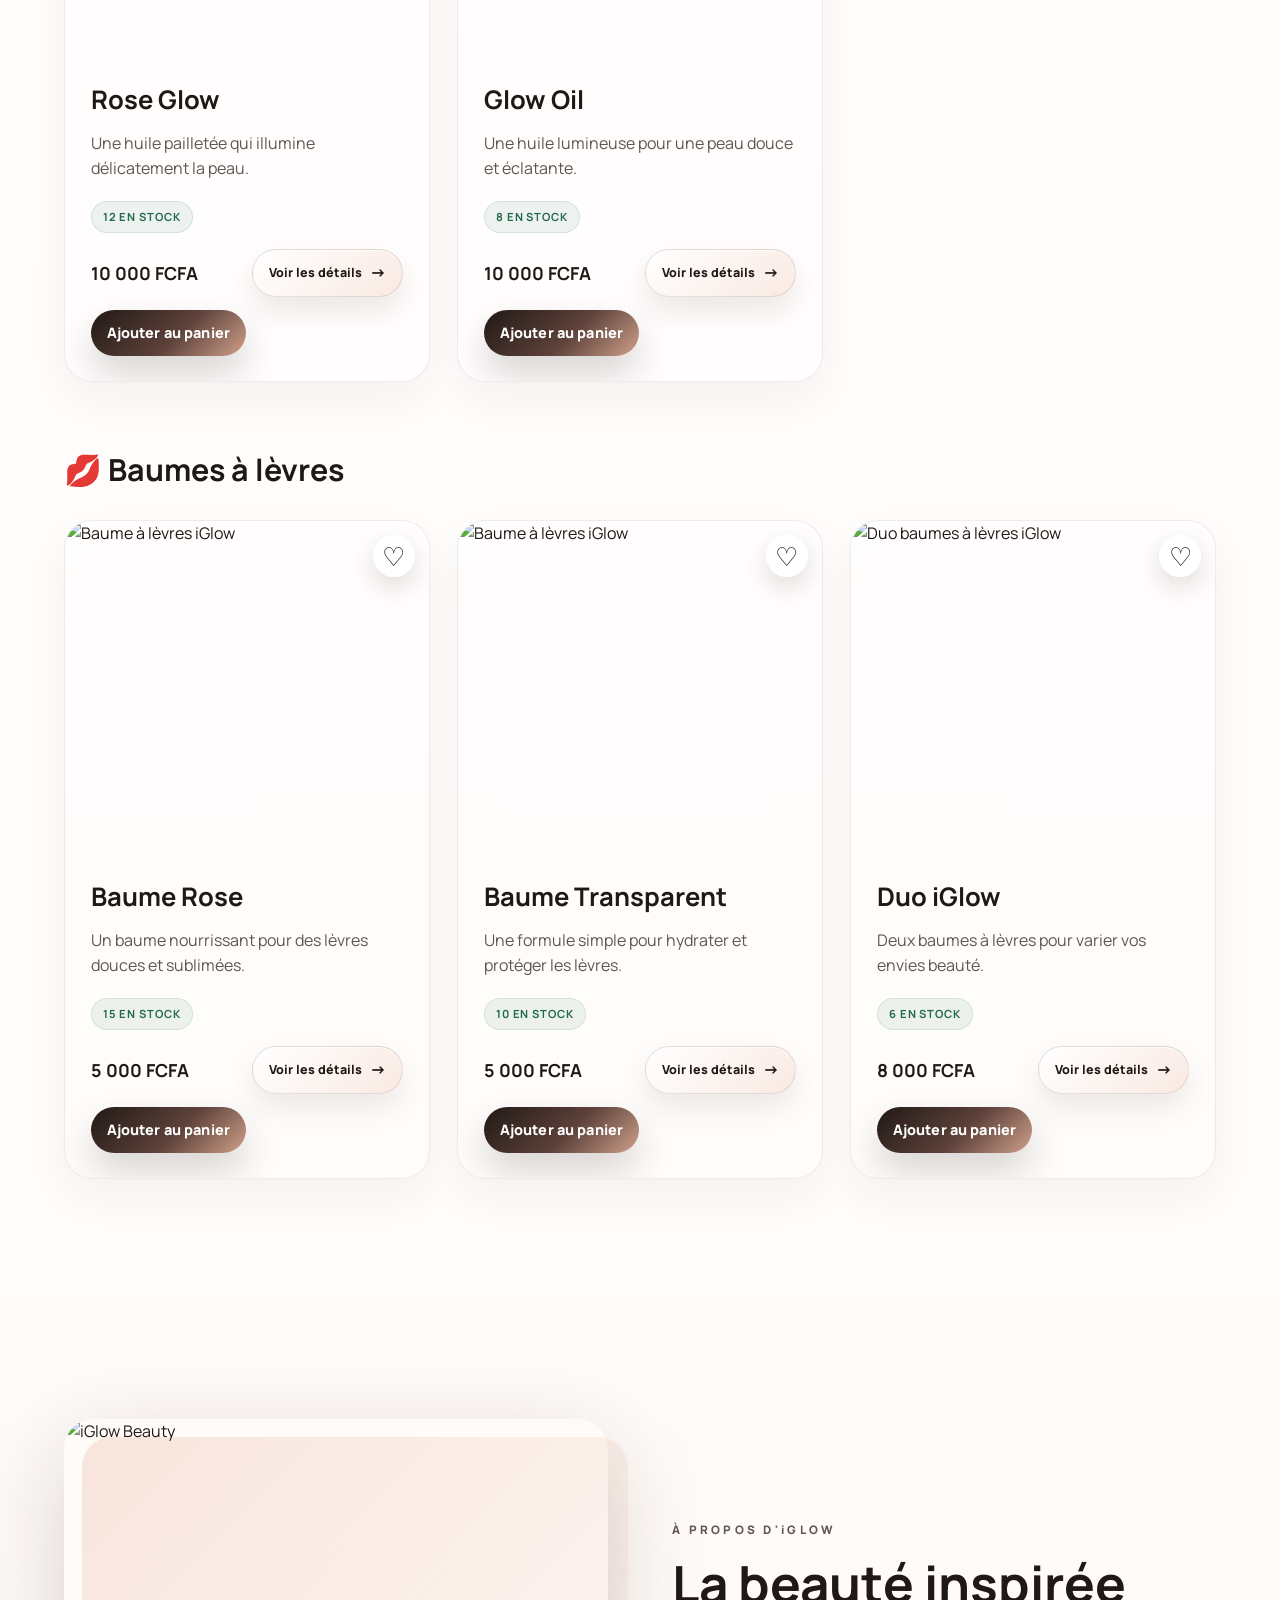
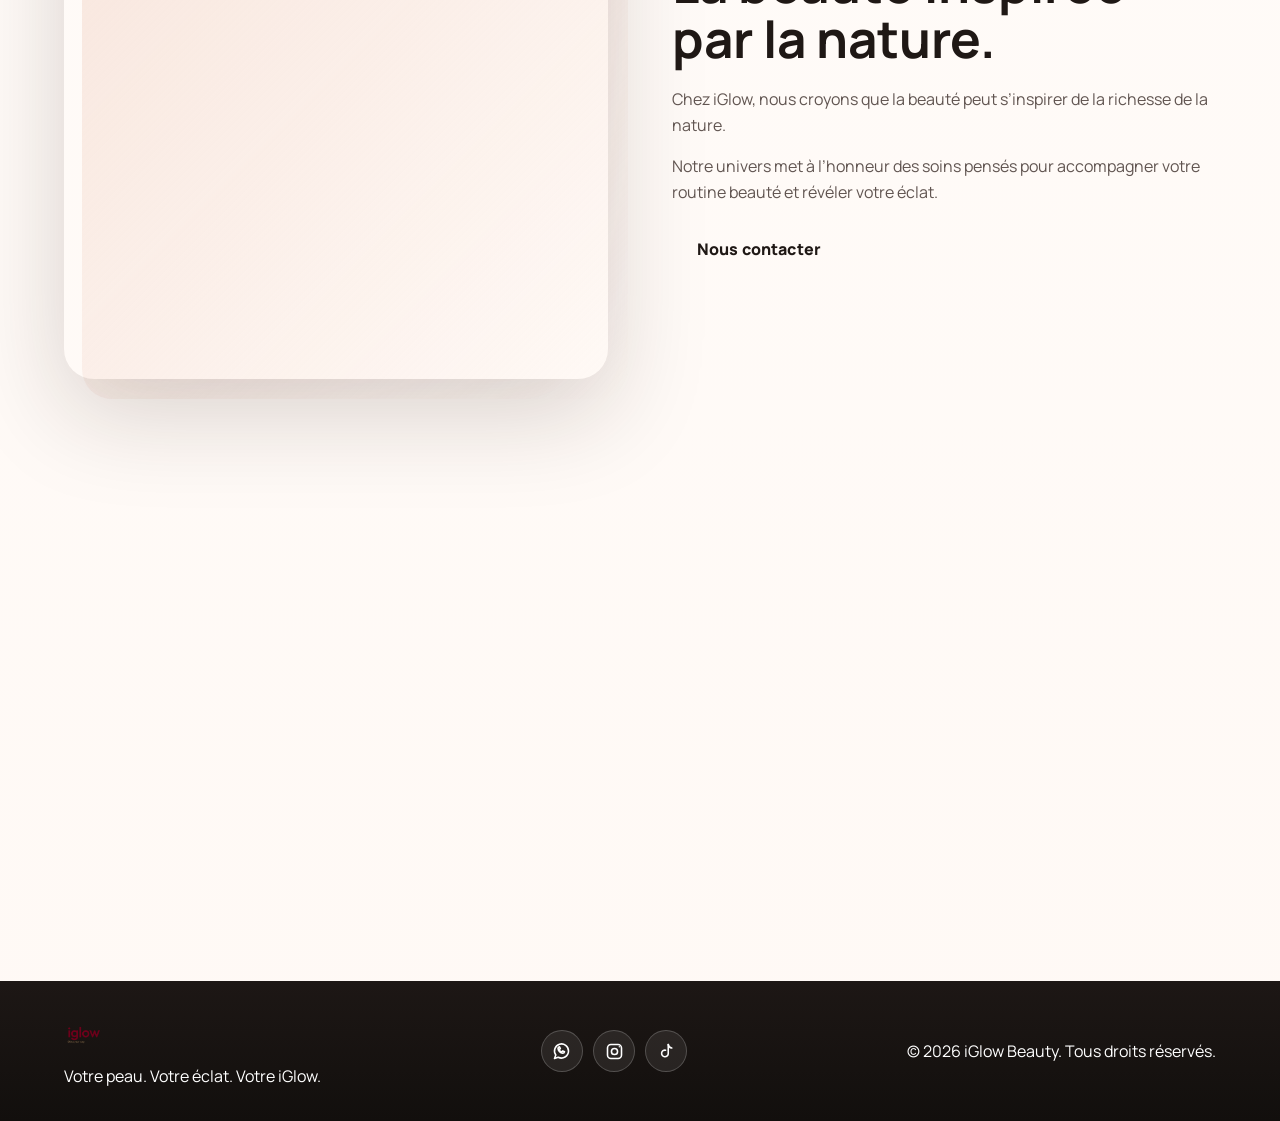
==== commit ff5337e2: "Simplifier la section contact et ajouter le logo au pied de page Co-Authored-By: Claude Sonnet 5 <no" ====
--- a/site/index.html
+++ b/site/index.html
@@ -56,7 +56,7 @@
 .about{padding:120px 0}.about-content{display:grid;grid-template-columns:1fr 1fr;gap:4rem;align-items:center}.about-image{position:relative}.about-image img{height:560px;border-radius:30px;box-shadow:var(--shadow-strong)}.about-image::after{content:"";position:absolute;inset:18px -20px -20px 18px;background:linear-gradient(135deg,rgba(243,215,202,.6),rgba(255,255,255,0));border-radius:30px;z-index:-1}.about-text h2{font-size:clamp(2.3rem,4vw,3.5rem);line-height:1.08;margin-bottom:1.3rem}.about-text p{color:var(--muted);margin-bottom:1rem}
 .banner{padding:3rem 0;background:linear-gradient(135deg,#f7e4db 0%,#efc4af 100%);position:relative;overflow:hidden}.banner::before,.banner::after{content:"";position:absolute;width:280px;height:280px;border-radius:50%;background:rgba(255,255,255,.16);filter:blur(10px)}.banner::before{left:-60px;top:-70px}.banner::after{right:-40px;bottom:-80px}.banner-content{display:flex;justify-content:space-between;align-items:center;gap:1.5rem;flex-wrap:wrap;position:relative;z-index:1}.banner h2{font-size:clamp(2rem,4vw,3.3rem)}
 .contact{padding:64px 0 46px}.contact .section-title{margin-bottom:1.4rem}.contact-buttons{display:flex;justify-content:center;gap:1.2rem;flex-wrap:wrap}.contact-button{min-width:180px;background:rgba(255,255,255,.36);border:1px solid rgba(32,24,20,.12);box-shadow:0 16px 26px rgba(52,37,32,.06);color:var(--primary)}
-footer{background:linear-gradient(180deg,#1d1715 0%,#120f0d 100%);color:#fff;padding:2rem 0}.footer-content{display:flex;justify-content:space-between;align-items:center;gap:1rem;flex-wrap:wrap}.footer-content h3{font-size:2rem;letter-spacing:.12em;margin-bottom:.2rem}.footer-socials{display:flex;align-items:center;gap:.65rem}.footer-social{width:42px;height:42px;display:grid;place-items:center;border:1px solid rgba(255,255,255,.2);border-radius:50%;color:#fff;background:rgba(255,255,255,.08);font-size:1.15rem;transition:transform .25s ease,background .25s ease}.footer-social:hover{transform:translateY(-3px);background:rgba(255,255,255,.2)}
+footer{background:linear-gradient(180deg,#1d1715 0%,#120f0d 100%);color:#fff;padding:2rem 0}.footer-content{display:flex;justify-content:space-between;align-items:center;gap:1rem;flex-wrap:wrap}.footer-logo{height:44px;width:auto;display:block;margin-bottom:.4rem}.footer-socials{display:flex;align-items:center;gap:.65rem}.footer-social{width:42px;height:42px;display:grid;place-items:center;border:1px solid rgba(255,255,255,.2);border-radius:50%;color:#fff;background:rgba(255,255,255,.08);font-size:1.15rem;transition:transform .25s ease,background .25s ease}.footer-social:hover{transform:translateY(-3px);background:rgba(255,255,255,.2)}
 @media (max-width:820px){.nav-menu{position:absolute;top:calc(100% + 10px);left:4%;right:4%;z-index:10;display:flex;flex-direction:column;align-items:flex-start;gap:.25rem;padding:.8rem;background:rgba(255,250,247,.98);border:1px solid rgba(32,24,20,.14);border-radius:18px;box-shadow:0 18px 34px rgba(31,24,21,.18);backdrop-filter:blur(14px);-webkit-backdrop-filter:blur(14px);opacity:0;pointer-events:none;transform:translateY(-12px);transition:all .3s ease}.nav-menu a{width:100%;padding:.7rem .8rem;color:var(--primary);font-size:1rem;border-radius:12px}.nav-menu a:hover{background:rgba(243,215,202,.55)}.nav-menu a::after{display:none}.nav-menu.open{opacity:1;pointer-events:auto;transform:translateY(0)}.burger{display:grid;place-items:center}.account-button,.cart-button,.burger{width:46px;height:46px}.nav-actions{gap:.45rem}.hero{padding-top:42px;padding-bottom:34px}.hero-content,.about-content{grid-template-columns:1fr}.hero-visual{min-height:500px}.product-showcase{max-width:420px;min-height:440px}.product-showcase img{height:440px}.products-section{padding-top:58px}.products-grid{grid-template-columns:1fr}.product-modal-content{grid-template-columns:1fr;max-height:92vh;overflow-y:auto}.modal-product-image{height:220px}.product-modal-content>div{padding:.4rem}.banner{padding:2.25rem 0}.banner-content,.footer-content{flex-direction:column;text-align:center}.contact{padding:42px 0 30px}.contact .section-title h2{font-size:2rem}.contact .section-title span{font-size:.9rem}.contact-buttons{display:none}.cart-drawer{width:100%}.cart-drawer-header{padding-top:1.2rem}.cart-items{padding-left:1.1rem;padding-right:1.1rem}.cart-summary{padding-left:1.1rem;padding-right:1.1rem}}
     </style>
 </head>
@@ -285,7 +285,6 @@
         <section id="contact" class="contact">
             <div class="container">
                 <div class="section-title reveal">
-                    <p>CONTACT</p>
                     <h2>Parlons beauté</h2>
                     <span>Une question ? Une commande ? Nous sommes disponibles.</span>
                 </div>
@@ -342,8 +341,8 @@
     <footer>
         <div class="container footer-content">
             <div>
-                <h3>iGlow</h3>
-                <p>Beauté naturelle &amp; éclat.</p>
+                <img src="iglow-logo-transparent.png" alt="iGlow" class="footer-logo">
+                <p>Votre peau. Votre éclat. Votre iGlow.</p>
             </div>
             <div class="footer-socials" aria-label="Réseaux sociaux">
                 <a href="https://wa.me/221785914007" class="footer-social" aria-label="WhatsApp"><svg class="icon" viewBox="0 0 24 24" aria-hidden="true"><path d="M20 11.5a8 8 0 0 1-11.8 7L4 20l1.5-4A8 8 0 1 1 20 11.5Z"></path><path d="M9 9.5c.4 1.2 1.3 2.2 2.5 2.8.5.2 1 0 1.4-.4l.5-.6 2 1c-.2 1.1-1 1.7-2 1.7-2.8-.2-5.2-2.6-5.4-5.4 0-1 .6-1.8 1.7-2l1 2-.6.5c-.4.4-.6.9-.4 1.4Z"></path></svg></a>
